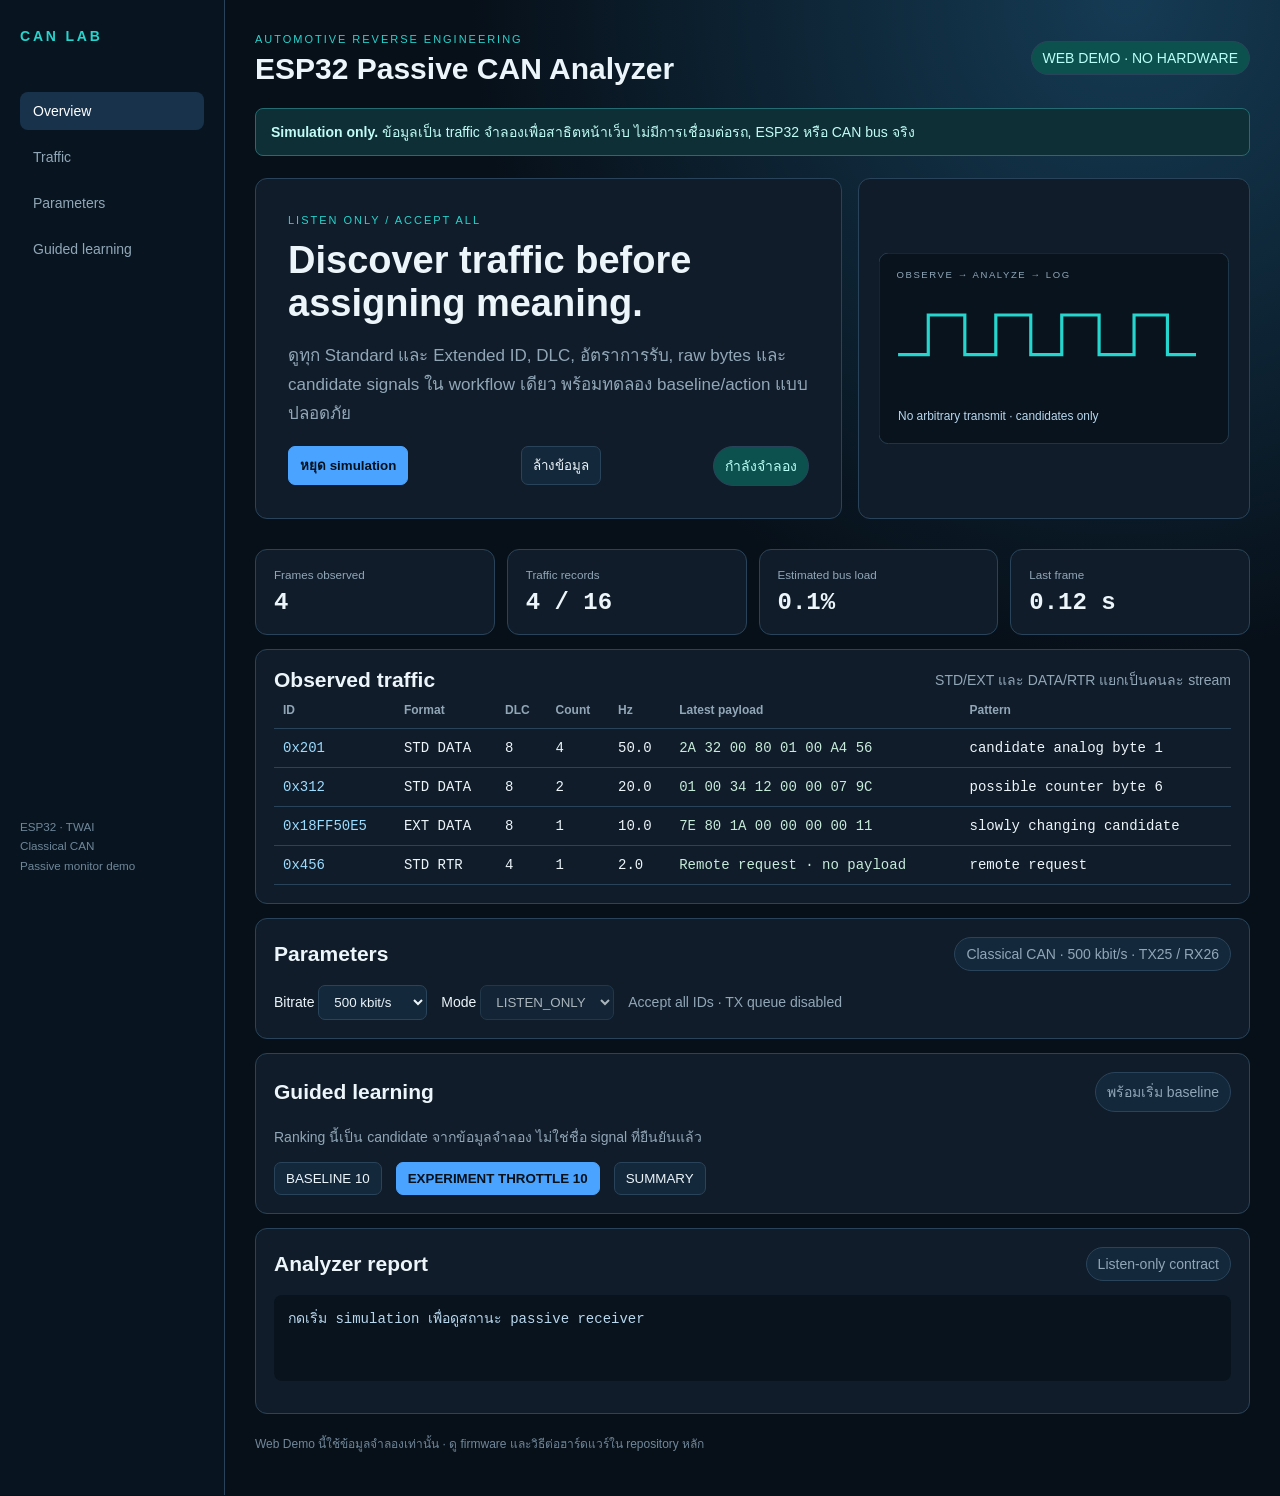
==== docs/index.html @ c8dea5f0 "Add ESP32 CAN analyzer web demo" ====
<!doctype html>
<html lang="th">
<head>
<meta charset="utf-8"><meta name="viewport" content="width=device-width,initial-scale=1">
<title>ESP32 Passive CAN Analyzer Demo</title>
<style>
:root{color-scheme:dark;--bg:#071019;--panel:#101c29;--line:#29445a;--ink:#ecf5fa;--muted:#91a7b8;--cyan:#25d5ce;--blue:#4aa3ff;--amber:#f4b860}*{box-sizing:border-box}body{margin:0;background:radial-gradient(circle at 88% 0,#153b54 0,transparent 35%),var(--bg);color:var(--ink);font:14px Inter,Segoe UI,Arial,sans-serif}.app{display:grid;grid-template-columns:225px 1fr;min-height:100vh}.side{padding:28px 20px;background:#081520;border-right:1px solid var(--line)}.logo{color:var(--cyan);font-weight:800;letter-spacing:.2em}.side nav{display:grid;gap:8px;margin:48px 0}.side a{padding:11px 13px;border-radius:8px;color:var(--muted);text-decoration:none}.side a.active{background:#17324a;color:#fff}.side small{position:fixed;bottom:24px;color:#6f879a;line-height:1.7}.main{max-width:1450px;width:100%;padding:30px}header,.bar,.head{display:flex;align-items:center;justify-content:space-between;gap:14px}.eyebrow{font-size:11px;letter-spacing:.18em;color:var(--cyan)}h1{font-size:30px;margin:6px 0 0}h2,h3{margin:0}.notice{margin:22px 0;padding:12px 15px;border:1px solid #246c71;border-radius:8px;background:#0d2f35;color:#c1fcf6}.hero{display:grid;grid-template-columns:1.2fr .8fr;gap:16px}.hero>article,.card{border:1px solid var(--line);border-radius:12px;background:var(--panel)}.hero-copy{padding:32px;background:linear-gradient(120deg,#112c3b,var(--panel))}.hero-copy h2{font-size:38px;max-width:650px;margin:12px 0}.hero-copy p{font-size:17px;line-height:1.7;color:var(--muted);max-width:690px}.wave{padding:20px;display:grid;place-items:center;background:#0b1824}.wave svg{width:100%;max-width:440px}.pill,button,select,input{border:1px solid var(--line);border-radius:7px;padding:8px 11px;background:#14283b;color:var(--ink)}.pill{display:inline-block;border-radius:999px;color:var(--muted)}.pill.on{background:#0c514d;color:#bafff7}button{cursor:pointer}button.primary{background:var(--blue);border-color:var(--blue);color:#04111d;font-weight:700}.grid{display:grid;grid-template-columns:repeat(4,1fr);gap:12px;margin-top:16px}.metric{padding:17px}.metric small{display:block;color:var(--muted);margin-bottom:8px}.metric strong{font:600 24px Consolas,monospace}.card{padding:18px;margin-top:14px}.table-wrap{overflow:auto}table{width:100%;border-collapse:collapse}th,td{text-align:left;padding:11px 9px;border-bottom:1px solid var(--line);white-space:nowrap}th{font-size:12px;color:var(--muted)}td{font-family:Consolas,monospace}.id{color:#9bdcff}.data{color:#c7ebda}.muted{color:var(--muted)}.candidate{display:grid;grid-template-columns:40px 1fr 60px;gap:12px;align-items:center;padding:13px 0;border-bottom:1px solid var(--line)}.rank{font:700 18px Consolas,monospace;color:var(--cyan)}.score{color:var(--amber)}.progress{height:6px;background:#1a2b3c;border-radius:5px;overflow:hidden;margin-top:8px}.progress i{display:block;height:100%;background:linear-gradient(90deg,var(--cyan),var(--blue))}pre{white-space:pre-wrap;min-height:86px;background:#08131e;padding:14px;border-radius:8px;color:#b9d7ed;line-height:1.55}.foot{color:#71879a;font-size:12px;margin-top:20px}@media(max-width:900px){.app{display:block}.side{position:static}.side nav{display:flex;margin:20px 0}.side small{display:none}.main{padding:18px}.hero{grid-template-columns:1fr}.grid{grid-template-columns:repeat(2,1fr)}}@media(max-width:520px){.grid{grid-template-columns:1fr}header,.bar,.head{align-items:flex-start;flex-direction:column}.hero-copy h2{font-size:30px}}
</style></head>
<body><div class="app"><aside class="side"><div class="logo">CAN LAB</div><nav><a class="active" href="#overview">Overview</a><a href="#traffic">Traffic</a><a href="#parameters">Parameters</a><a href="#learning">Guided learning</a></nav><small>ESP32 · TWAI<br>Classical CAN<br>Passive monitor demo</small></aside><main class="main">
<header><div><span class="eyebrow">AUTOMOTIVE REVERSE ENGINEERING</span><h1>ESP32 Passive CAN Analyzer</h1></div><span class="pill on">WEB DEMO · NO HARDWARE</span></header>
<div class="notice"><b>Simulation only.</b> ข้อมูลเป็น traffic จำลองเพื่อสาธิตหน้าเว็บ ไม่มีการเชื่อมต่อรถ, ESP32 หรือ CAN bus จริง</div>
<section id="overview" class="hero"><article class="hero-copy"><span class="eyebrow">LISTEN ONLY / ACCEPT ALL</span><h2>Discover traffic before assigning meaning.</h2><p>ดูทุก Standard และ Extended ID, DLC, อัตราการรับ, raw bytes และ candidate signals ใน workflow เดียว พร้อมทดลอง baseline/action แบบปลอดภัย</p><div class="bar"><button id="run" class="primary">หยุด simulation</button><button id="clear">ล้างข้อมูล</button><span id="state" class="pill on">กำลังจำลอง</span></div></article><article class="wave"><svg viewBox="0 0 440 240" role="img" aria-label="CAN waveform"><rect width="440" height="240" rx="12" fill="#08131e" stroke="#29465c"/><text x="22" y="32" fill="#91a7b8" font-size="12" letter-spacing="2">OBSERVE → ANALYZE → LOG</text><path d="M24 128h38V78h46v50h39V78h44v50h39V78h47v50h44V78h42v50h36" fill="none" stroke="#25d5ce" stroke-width="4"/><text x="24" y="210" fill="#b9d7ed" font-size="15">No arbitrary transmit · candidates only</text></svg></article></section>
<div class="grid"><div class="card metric"><small>Frames observed</small><strong id="frames">0</strong></div><div class="card metric"><small>Traffic records</small><strong id="records">0 / 16</strong></div><div class="card metric"><small>Estimated bus load</small><strong id="load">0.0%</strong></div><div class="card metric"><small>Last frame</small><strong id="age">—</strong></div></div>
<section id="traffic" class="card"><div class="head"><h2>Observed traffic</h2><span class="muted">STD/EXT และ DATA/RTR แยกเป็นคนละ stream</span></div><div class="table-wrap"><table><thead><tr><th>ID</th><th>Format</th><th>DLC</th><th>Count</th><th>Hz</th><th>Latest payload</th><th>Pattern</th></tr></thead><tbody id="rows"></tbody></table></div></section>
<section id="parameters" class="card"><div class="head"><h2>Parameters</h2><span class="pill">Classical CAN · 500 kbit/s · TX25 / RX26</span></div><div class="bar" style="justify-content:flex-start;margin-top:14px"><label>Bitrate <select id="rate"><option>50 kbit/s</option><option>125 kbit/s</option><option selected>500 kbit/s</option><option>1000 kbit/s</option></select></label><label>Mode <select disabled><option>LISTEN_ONLY</option></select></label><span class="muted">Accept all IDs · TX queue disabled</span></div></section>
<section id="learning" class="card"><div class="head"><h2>Guided learning</h2><span id="phase" class="pill">พร้อมเริ่ม baseline</span></div><p class="muted">Ranking นี้เป็น candidate จากข้อมูลจำลอง ไม่ใช่ชื่อ signal ที่ยืนยันแล้ว</p><div class="bar" style="justify-content:flex-start"><button id="baseline">BASELINE 10</button><button id="experiment" class="primary">EXPERIMENT THROTTLE 10</button><button id="summary">SUMMARY</button></div><div id="candidates"></div></section>
<section class="card"><div class="head"><h2>Analyzer report</h2><span class="pill">Listen-only contract</span></div><pre id="report">กดเริ่ม simulation เพื่อดูสถานะ passive receiver</pre></section><p class="foot">Web Demo นี้ใช้ข้อมูลจำลองเท่านั้น · ดู firmware และวิธีต่อฮาร์ดแวร์ใน repository หลัก</p>
</main></div>
<script>
const ids=[{id:'0x201',fmt:'STD DATA',dlc:8,count:0,hz:50,data:['2A','10','00','80','01','00','A4','6E'],pattern:'candidate analog byte 1'},{id:'0x312',fmt:'STD DATA',dlc:8,count:0,hz:20,data:['01','00','34','12','00','00','07','9C'],pattern:'possible counter byte 6'},{id:'0x18FF50E5',fmt:'EXT DATA',dlc:8,count:0,hz:10,data:['7E','80','1A','00','00','00','00','11'],pattern:'slowly changing candidate'},{id:'0x456',fmt:'STD RTR',dlc:4,count:0,hz:2,data:[],pattern:'remote request'}];let running=true,frames=0,phase='idle';const $=x=>document.getElementById(x),fmt=n=>n.toLocaleString('en-US');
function render(){$('frames').textContent=fmt(frames);$('records').textContent=ids.filter(x=>x.count).length+' / 16';$('load').textContent=Math.min(99,frames*.018).toFixed(1)+'%';$('age').textContent=frames?'0.12 s':'—';$('rows').innerHTML=ids.map(x=>'<tr><td class="id">'+x.id+'</td><td>'+x.fmt+'</td><td>'+x.dlc+'</td><td>'+fmt(x.count)+'</td><td>'+x.hz.toFixed(1)+'</td><td class="data">'+(x.data.length?x.data.join(' '):'Remote request · no payload')+'</td><td>'+x.pattern+'</td></tr>').join('')}
function tick(){if(!running)return;frames++;ids.forEach((x,i)=>{if(frames%(i+1)===0){x.count++;if(i===0){const v=(42+Math.round(34*Math.sin(frames/16)))&255;x.data[1]=v.toString(16).padStart(2,'0').toUpperCase();x.data[7]=((32+v+x.count)&255).toString(16).padStart(2,'0').toUpperCase()}}});render()}
function say(s){$('report').textContent=s}$('run').onclick=()=>{running=!running;$('run').textContent=running?'หยุด simulation':'เริ่ม simulation';$('state').textContent=running?'กำลังจำลอง':'หยุดแล้ว';$('state').className='pill '+(running?'on':'');say(running?'Simulation running. RX task is receiving synthetic frames; no bus is connected.':'Simulation paused.')};$('clear').onclick=()=>{frames=0;ids.forEach(x=>x.count=0);phase='idle';$('phase').textContent='พร้อมเริ่ม baseline';$('candidates').innerHTML='';render();say('ข้อมูลจำลองถูกล้างแล้ว')};$('baseline').onclick=()=>{phase='baseline';$('phase').textContent='Baseline complete · พร้อม experiment';say('Baseline 10 s complete. Run an experiment to compare variance, activity, range and monotonic behavior.')};$('experiment').onclick=()=>{if(phase!=='baseline'){$('phase').textContent='ต้องทำ BASELINE ก่อน';say('Run BASELINE 10 first.');return}phase='action';$('phase').textContent='Experiment complete · candidate ranking พร้อม';$('candidates').innerHTML=[['#1','0x201','bits 8–15 · Intel','0.91'],['#2','0x312','bits 16–31 · Intel','0.63'],['#3','0x18FF50E5','bits 0–7 · Motorola','0.48']].map(c=>'<div class="candidate"><b class="rank">'+c[0]+'</b><div><b>'+c[1]+' · '+c[2]+'</b><div class="progress"><i style="width:'+(Number(c[3])*100)+'%"></i></div></div><b class="score">'+c[3]+'</b></div>').join('');say('Experiment: THROTTLE — candidates only. Score combines variance gain, phase association, activity increase, range gain and monotonicity. No physical signal meaning has been established.')};setInterval(tick,250);render();
</script></body></html>
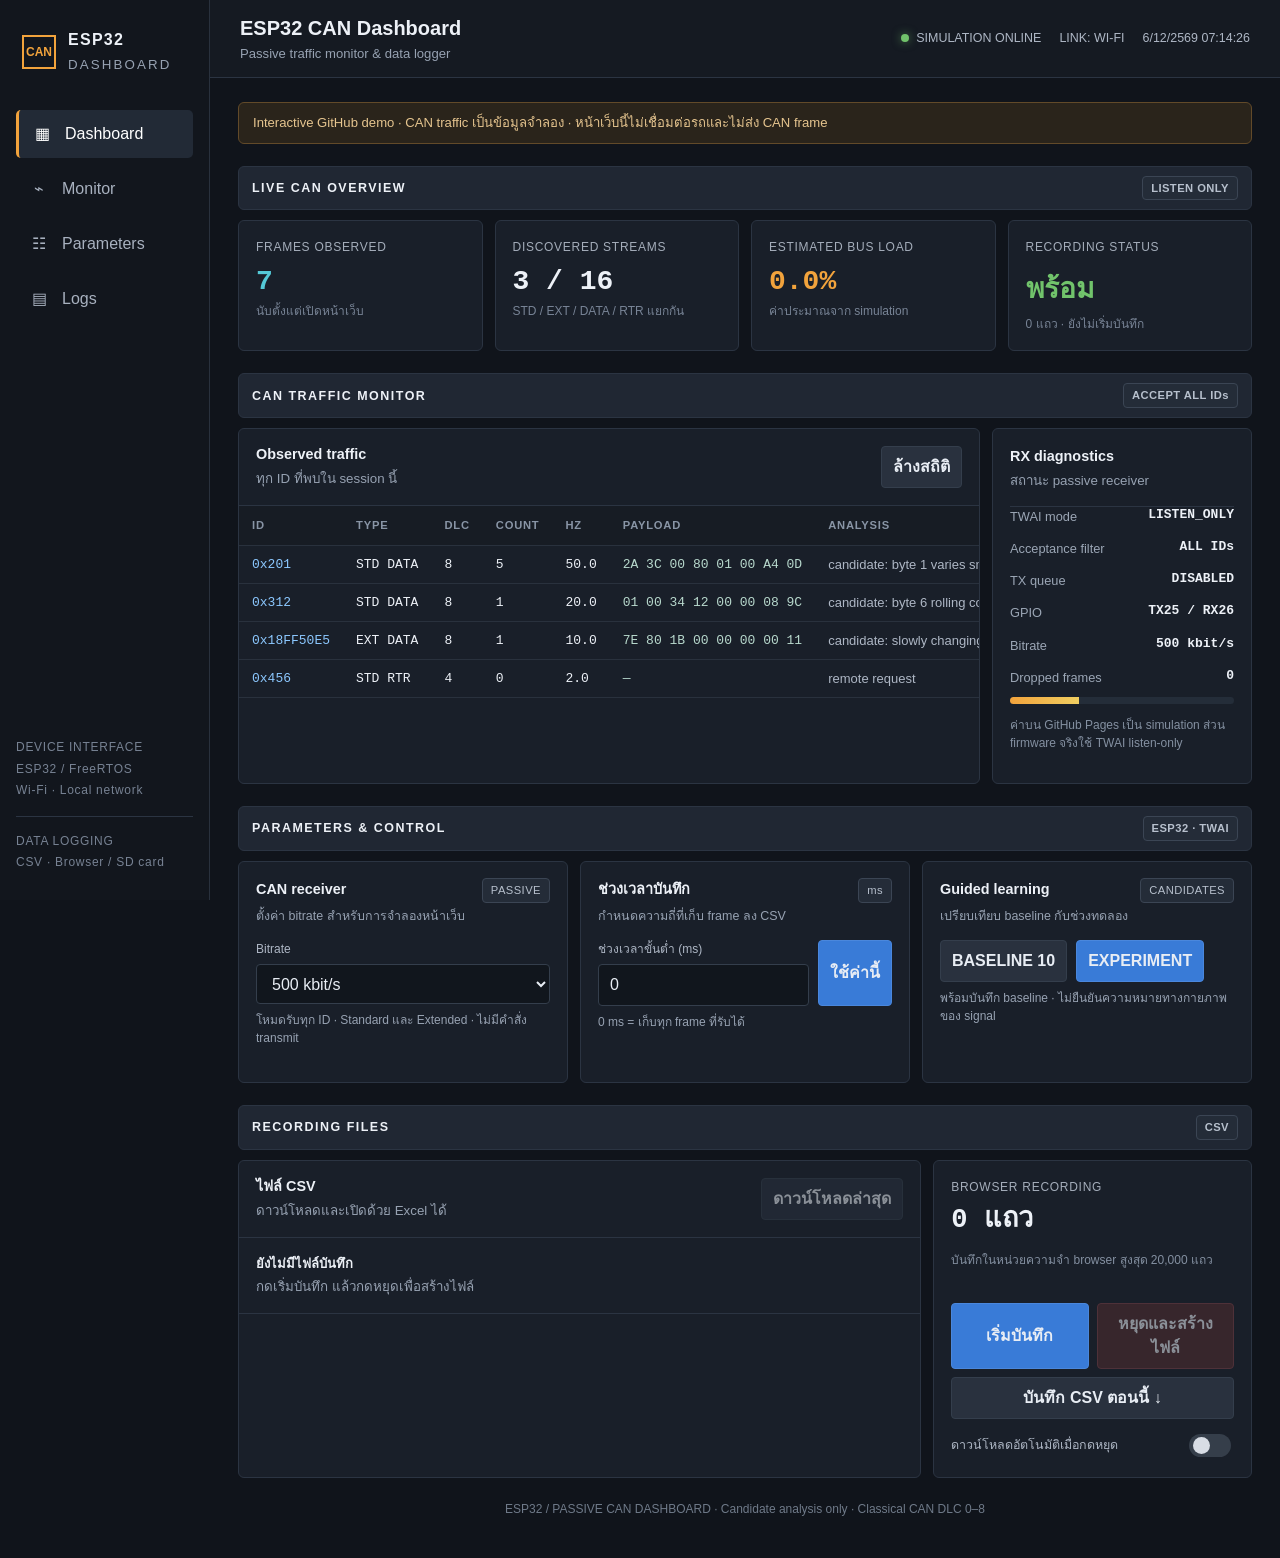
==== commit 3aefd095: "Redesign CAN dashboard and add CSV downloads" ====
--- a/docs/index.html
+++ b/docs/index.html
@@ -1,24 +1,11 @@
-<!doctype html>
-<html lang="th">
-<head>
-<meta charset="utf-8"><meta name="viewport" content="width=device-width,initial-scale=1">
-<title>ESP32 Passive CAN Analyzer Demo</title>
+<!doctype html><html lang="th"><head><meta charset="utf-8"><meta name="viewport" content="width=device-width,initial-scale=1"><meta name="description" content="Interactive ESP32 passive CAN analyzer and CSV logging demo"><title>ESP32 CAN Dashboard · Interactive Demo</title>
 <style>
-:root{color-scheme:dark;--bg:#071019;--panel:#101c29;--line:#29445a;--ink:#ecf5fa;--muted:#91a7b8;--cyan:#25d5ce;--blue:#4aa3ff;--amber:#f4b860}*{box-sizing:border-box}body{margin:0;background:radial-gradient(circle at 88% 0,#153b54 0,transparent 35%),var(--bg);color:var(--ink);font:14px Inter,Segoe UI,Arial,sans-serif}.app{display:grid;grid-template-columns:225px 1fr;min-height:100vh}.side{padding:28px 20px;background:#081520;border-right:1px solid var(--line)}.logo{color:var(--cyan);font-weight:800;letter-spacing:.2em}.side nav{display:grid;gap:8px;margin:48px 0}.side a{padding:11px 13px;border-radius:8px;color:var(--muted);text-decoration:none}.side a.active{background:#17324a;color:#fff}.side small{position:fixed;bottom:24px;color:#6f879a;line-height:1.7}.main{max-width:1450px;width:100%;padding:30px}header,.bar,.head{display:flex;align-items:center;justify-content:space-between;gap:14px}.eyebrow{font-size:11px;letter-spacing:.18em;color:var(--cyan)}h1{font-size:30px;margin:6px 0 0}h2,h3{margin:0}.notice{margin:22px 0;padding:12px 15px;border:1px solid #246c71;border-radius:8px;background:#0d2f35;color:#c1fcf6}.hero{display:grid;grid-template-columns:1.2fr .8fr;gap:16px}.hero>article,.card{border:1px solid var(--line);border-radius:12px;background:var(--panel)}.hero-copy{padding:32px;background:linear-gradient(120deg,#112c3b,var(--panel))}.hero-copy h2{font-size:38px;max-width:650px;margin:12px 0}.hero-copy p{font-size:17px;line-height:1.7;color:var(--muted);max-width:690px}.wave{padding:20px;display:grid;place-items:center;background:#0b1824}.wave svg{width:100%;max-width:440px}.pill,button,select,input{border:1px solid var(--line);border-radius:7px;padding:8px 11px;background:#14283b;color:var(--ink)}.pill{display:inline-block;border-radius:999px;color:var(--muted)}.pill.on{background:#0c514d;color:#bafff7}button{cursor:pointer}button.primary{background:var(--blue);border-color:var(--blue);color:#04111d;font-weight:700}.grid{display:grid;grid-template-columns:repeat(4,1fr);gap:12px;margin-top:16px}.metric{padding:17px}.metric small{display:block;color:var(--muted);margin-bottom:8px}.metric strong{font:600 24px Consolas,monospace}.card{padding:18px;margin-top:14px}.table-wrap{overflow:auto}table{width:100%;border-collapse:collapse}th,td{text-align:left;padding:11px 9px;border-bottom:1px solid var(--line);white-space:nowrap}th{font-size:12px;color:var(--muted)}td{font-family:Consolas,monospace}.id{color:#9bdcff}.data{color:#c7ebda}.muted{color:var(--muted)}.candidate{display:grid;grid-template-columns:40px 1fr 60px;gap:12px;align-items:center;padding:13px 0;border-bottom:1px solid var(--line)}.rank{font:700 18px Consolas,monospace;color:var(--cyan)}.score{color:var(--amber)}.progress{height:6px;background:#1a2b3c;border-radius:5px;overflow:hidden;margin-top:8px}.progress i{display:block;height:100%;background:linear-gradient(90deg,var(--cyan),var(--blue))}pre{white-space:pre-wrap;min-height:86px;background:#08131e;padding:14px;border-radius:8px;color:#b9d7ed;line-height:1.55}.foot{color:#71879a;font-size:12px;margin-top:20px}@media(max-width:900px){.app{display:block}.side{position:static}.side nav{display:flex;margin:20px 0}.side small{display:none}.main{padding:18px}.hero{grid-template-columns:1fr}.grid{grid-template-columns:repeat(2,1fr)}}@media(max-width:520px){.grid{grid-template-columns:1fr}header,.bar,.head{align-items:flex-start;flex-direction:column}.hero-copy h2{font-size:30px}}
-</style></head>
-<body><div class="app"><aside class="side"><div class="logo">CAN LAB</div><nav><a class="active" href="#overview">Overview</a><a href="#traffic">Traffic</a><a href="#parameters">Parameters</a><a href="#learning">Guided learning</a></nav><small>ESP32 · TWAI<br>Classical CAN<br>Passive monitor demo</small></aside><main class="main">
-<header><div><span class="eyebrow">AUTOMOTIVE REVERSE ENGINEERING</span><h1>ESP32 Passive CAN Analyzer</h1></div><span class="pill on">WEB DEMO · NO HARDWARE</span></header>
-<div class="notice"><b>Simulation only.</b> ข้อมูลเป็น traffic จำลองเพื่อสาธิตหน้าเว็บ ไม่มีการเชื่อมต่อรถ, ESP32 หรือ CAN bus จริง</div>
-<section id="overview" class="hero"><article class="hero-copy"><span class="eyebrow">LISTEN ONLY / ACCEPT ALL</span><h2>Discover traffic before assigning meaning.</h2><p>ดูทุก Standard และ Extended ID, DLC, อัตราการรับ, raw bytes และ candidate signals ใน workflow เดียว พร้อมทดลอง baseline/action แบบปลอดภัย</p><div class="bar"><button id="run" class="primary">หยุด simulation</button><button id="clear">ล้างข้อมูล</button><span id="state" class="pill on">กำลังจำลอง</span></div></article><article class="wave"><svg viewBox="0 0 440 240" role="img" aria-label="CAN waveform"><rect width="440" height="240" rx="12" fill="#08131e" stroke="#29465c"/><text x="22" y="32" fill="#91a7b8" font-size="12" letter-spacing="2">OBSERVE → ANALYZE → LOG</text><path d="M24 128h38V78h46v50h39V78h44v50h39V78h47v50h44V78h42v50h36" fill="none" stroke="#25d5ce" stroke-width="4"/><text x="24" y="210" fill="#b9d7ed" font-size="15">No arbitrary transmit · candidates only</text></svg></article></section>
-<div class="grid"><div class="card metric"><small>Frames observed</small><strong id="frames">0</strong></div><div class="card metric"><small>Traffic records</small><strong id="records">0 / 16</strong></div><div class="card metric"><small>Estimated bus load</small><strong id="load">0.0%</strong></div><div class="card metric"><small>Last frame</small><strong id="age">—</strong></div></div>
-<section id="traffic" class="card"><div class="head"><h2>Observed traffic</h2><span class="muted">STD/EXT และ DATA/RTR แยกเป็นคนละ stream</span></div><div class="table-wrap"><table><thead><tr><th>ID</th><th>Format</th><th>DLC</th><th>Count</th><th>Hz</th><th>Latest payload</th><th>Pattern</th></tr></thead><tbody id="rows"></tbody></table></div></section>
-<section id="parameters" class="card"><div class="head"><h2>Parameters</h2><span class="pill">Classical CAN · 500 kbit/s · TX25 / RX26</span></div><div class="bar" style="justify-content:flex-start;margin-top:14px"><label>Bitrate <select id="rate"><option>50 kbit/s</option><option>125 kbit/s</option><option selected>500 kbit/s</option><option>1000 kbit/s</option></select></label><label>Mode <select disabled><option>LISTEN_ONLY</option></select></label><span class="muted">Accept all IDs · TX queue disabled</span></div></section>
-<section id="learning" class="card"><div class="head"><h2>Guided learning</h2><span id="phase" class="pill">พร้อมเริ่ม baseline</span></div><p class="muted">Ranking นี้เป็น candidate จากข้อมูลจำลอง ไม่ใช่ชื่อ signal ที่ยืนยันแล้ว</p><div class="bar" style="justify-content:flex-start"><button id="baseline">BASELINE 10</button><button id="experiment" class="primary">EXPERIMENT THROTTLE 10</button><button id="summary">SUMMARY</button></div><div id="candidates"></div></section>
-<section class="card"><div class="head"><h2>Analyzer report</h2><span class="pill">Listen-only contract</span></div><pre id="report">กดเริ่ม simulation เพื่อดูสถานะ passive receiver</pre></section><p class="foot">Web Demo นี้ใช้ข้อมูลจำลองเท่านั้น · ดู firmware และวิธีต่อฮาร์ดแวร์ใน repository หลัก</p>
-</main></div>
+:root{color-scheme:dark;--bg:#10141b;--side:#12161d;--panel:#191f29;--panel2:#202733;--line:#2b3442;--ink:#edf1f7;--muted:#97a2b2;--orange:#f2a33c;--blue:#397bd7;--green:#71c36b;--red:#ec6b6b;--cyan:#54c9d7}*{box-sizing:border-box}html{scroll-behavior:smooth}body{margin:0;background:var(--bg);color:var(--ink);font:16px/1.5 "Segoe UI",Tahoma,sans-serif}.layout{display:grid;grid-template-columns:210px minmax(0,1fr);min-height:100vh}.sidebar{position:sticky;top:0;height:100vh;padding:26px 16px;background:var(--side);border-right:1px solid #29313d;display:flex;flex-direction:column}.brand{display:flex;gap:12px;align-items:center;margin:2px 6px 34px}.brand-mark{width:34px;height:34px;border:2px solid var(--orange);display:grid;place-items:center;color:var(--orange);font-size:.75rem;font-weight:800}.brand strong{display:block;letter-spacing:.08em}.brand small{color:var(--muted);letter-spacing:.16em}.nav{display:grid;gap:7px}.nav a{display:flex;gap:12px;align-items:center;padding:12px;border-radius:5px;text-decoration:none;color:#a8b1bf}.nav a:hover,.nav a.active{color:#fff;background:#222a36;border-left:3px solid var(--orange)}.nav span{width:22px;text-align:center}.side-meta{margin-top:auto;color:#778293;font-size:.75rem;line-height:1.8;letter-spacing:.06em}.side-meta hr{border:0;border-top:1px solid var(--line);margin:14px 0}.content{min-width:0}.topbar{min-height:78px;padding:12px 30px;display:flex;align-items:center;justify-content:space-between;border-bottom:1px solid var(--line);background:#151a22}.topbar h1{font-size:1.25rem;margin:0}.topbar p{margin:1px 0 0;color:var(--muted);font-size:.82rem}.status{display:flex;align-items:center;gap:18px;font-size:.78rem;color:#aeb7c5}.dot{width:8px;height:8px;border-radius:50%;background:var(--green);box-shadow:0 0 10px #71c36b99;display:inline-block;margin-right:7px}.main{padding:24px 28px 40px;max-width:1500px;margin:auto}.demo-note{padding:10px 14px;background:#2a241b;border:1px solid #624a29;color:#e6c58f;border-radius:6px;font-size:.82rem;margin-bottom:16px}.section-title{display:flex;justify-content:space-between;align-items:center;background:var(--panel2);border:1px solid var(--line);padding:9px 13px;margin:22px 0 10px;border-radius:6px;font-size:.78rem;font-weight:700;letter-spacing:.12em}.tag{padding:3px 8px;border:1px solid #3b4554;background:#242c38;color:#b7c0cd;border-radius:4px;font-size:.7rem;letter-spacing:.04em}.cards{display:grid;grid-template-columns:repeat(4,minmax(0,1fr));gap:12px}.card{background:var(--panel);border:1px solid var(--line);border-radius:6px;padding:17px}.metric-label{color:#a4adba;font-size:.75rem;letter-spacing:.06em}.metric-value{font:600 1.75rem Consolas,monospace;margin:10px 0 5px}.metric-foot{color:#788496;font-size:.75rem}.green{color:var(--green)}.orange{color:var(--orange)}.cyan{color:var(--cyan)}.monitor-grid{display:grid;grid-template-columns:minmax(0,2fr) minmax(260px,.7fr);gap:12px}.table-card{padding:0;overflow:hidden}.card-head{display:flex;justify-content:space-between;align-items:center;padding:15px 17px;border-bottom:1px solid var(--line)}.card-head h2,.control h3{font-size:.9rem;margin:0}.card-head small{color:var(--muted)}.table-wrap{overflow:auto;max-height:390px}table{width:100%;border-collapse:collapse}th,td{padding:11px 13px;border-bottom:1px solid #29313d;text-align:left;white-space:nowrap}th{font-size:.7rem;color:#8995a6;letter-spacing:.07em;background:#171c24;position:sticky;top:0}td{font:13px Consolas,monospace}.payload{color:#b8d9cd}.id{color:#8cc8ff}.pattern{font-family:"Segoe UI",sans-serif;color:#aeb7c5}.activity{height:7px;background:#242d39;border-radius:8px;overflow:hidden;margin-top:10px}.activity i{height:100%;display:block;background:linear-gradient(90deg,var(--orange),#f0ce61);transition:width .25s}.rx-list{display:grid;gap:13px}.rx-row{display:flex;justify-content:space-between;color:#9ba6b5;font-size:.8rem}.rx-row b{color:var(--ink);font:600 13px Consolas,monospace}.controls{display:grid;grid-template-columns:repeat(3,minmax(0,1fr));gap:12px}.control h3{margin-bottom:2px}.control .unit{float:right;margin-top:-24px}.control p{color:var(--muted);font-size:.78rem;margin:7px 0 14px}.form-row{display:flex;gap:9px}.field{display:grid;gap:6px;flex:1}.field label{font-size:.75rem;color:#aeb7c5}input,select,button{min-height:40px;border:1px solid #343e4c;border-radius:4px;background:#11161d;color:#e8edf4;padding:8px 11px;font:inherit}button{cursor:pointer;background:#29313e;font-weight:600}button:hover{filter:brightness(1.13)}button.primary{background:var(--blue);border-color:#4a87dc}button.danger{background:#512c30;border-color:#7b4147}button:disabled{cursor:not-allowed;opacity:.55}.hint{min-height:38px;color:#8490a1;font-size:.75rem!important}.log-layout{display:grid;grid-template-columns:minmax(0,1.5fr) minmax(270px,.7fr);gap:12px}.file-row{display:grid;grid-template-columns:1fr auto;gap:12px;align-items:center;padding:15px 17px;border-bottom:1px solid var(--line)}.file-row strong{display:block;font:600 13px Consolas,monospace;overflow-wrap:anywhere}.file-row small{color:var(--muted)}.record-panel .big{font:600 1.7rem Consolas,monospace}.record-actions{display:grid;grid-template-columns:1fr 1fr;gap:8px;margin-top:14px}.switch-line{display:flex;justify-content:space-between;align-items:center;margin-top:12px;font-size:.78rem;color:#aeb7c5}.switch{appearance:none;width:42px;height:23px;min-height:23px;border:0;border-radius:20px;background:#353e4a;padding:0;position:relative}.switch:after{content:"";position:absolute;width:17px;height:17px;top:3px;left:4px;border-radius:50%;background:#d8dde5;transition:.2s}.switch:checked{background:var(--blue)}.switch:checked:after{left:21px}.toast{position:fixed;right:22px;bottom:22px;background:#26303d;border:1px solid #455265;padding:12px 16px;border-radius:5px;opacity:0;transform:translateY(8px);pointer-events:none;transition:.2s}.toast.show{opacity:1;transform:none}.footer{padding-top:22px;color:#6f7a89;font-size:.75rem;text-align:center}@media(max-width:1050px){.cards{grid-template-columns:repeat(2,1fr)}.monitor-grid,.log-layout{grid-template-columns:1fr}.controls{grid-template-columns:1fr 1fr}}@media(max-width:720px){.layout{display:block}.sidebar{position:static;height:auto;padding:15px}.brand{margin-bottom:12px}.nav{display:flex;overflow:auto}.nav a{white-space:nowrap}.side-meta{display:none}.topbar{height:auto;padding:16px;align-items:flex-start;gap:12px}.status{display:grid;gap:3px}.main{padding:14px}.controls,.cards{grid-template-columns:1fr}.form-row{flex-wrap:wrap}}
+</style></head><body><div class="layout"><aside class="sidebar"><div class="brand"><div class="brand-mark">CAN</div><div><strong>ESP32</strong><small>DASHBOARD</small></div></div><nav class="nav" aria-label="เมนูหลัก"><a class="active" href="#overview"><span>▦</span>Dashboard</a><a href="#monitor"><span>⌁</span>Monitor</a><a href="#parameters"><span>☷</span>Parameters</a><a href="#logs"><span>▤</span>Logs</a></nav><div class="side-meta">DEVICE INTERFACE<br>ESP32 / FreeRTOS<br>Wi-Fi · Local network<hr>DATA LOGGING<br>CSV · Browser / SD card</div></aside><div class="content"><header class="topbar"><div><h1>ESP32 CAN Dashboard</h1><p>Passive traffic monitor &amp; data logger</p></div><div class="status"><span><i class="dot"></i>SIMULATION ONLINE</span><span>LINK: WI-FI</span><span id="clock">—</span></div></header><main class="main"><div class="demo-note">Interactive GitHub demo · CAN traffic เป็นข้อมูลจำลอง · หน้าเว็บนี้ไม่เชื่อมต่อรถและไม่ส่ง CAN frame</div>
+<section id="overview"><div class="section-title"><span>LIVE CAN OVERVIEW</span><span class="tag">LISTEN ONLY</span></div><div class="cards"><article class="card"><div class="metric-label">FRAMES OBSERVED</div><div id="frame-count" class="metric-value cyan">0</div><div class="metric-foot">นับตั้งแต่เปิดหน้าเว็บ</div></article><article class="card"><div class="metric-label">DISCOVERED STREAMS</div><div id="stream-count" class="metric-value">0 / 16</div><div class="metric-foot">STD / EXT / DATA / RTR แยกกัน</div></article><article class="card"><div class="metric-label">ESTIMATED BUS LOAD</div><div id="bus-load" class="metric-value orange">0.0%</div><div class="metric-foot">ค่าประมาณจาก simulation</div></article><article class="card"><div class="metric-label">RECORDING STATUS</div><div id="record-state" class="metric-value green">พร้อม</div><div id="record-foot" class="metric-foot">0 แถว · ยังไม่เริ่มบันทึก</div></article></div></section>
+<section id="monitor"><div class="section-title"><span>CAN TRAFFIC MONITOR</span><span class="tag">ACCEPT ALL IDs</span></div><div class="monitor-grid"><article class="card table-card"><div class="card-head"><div><h2>Observed traffic</h2><small>ทุก ID ที่พบใน session นี้</small></div><button id="clear-traffic">ล้างสถิติ</button></div><div class="table-wrap"><table><thead><tr><th>ID</th><th>TYPE</th><th>DLC</th><th>COUNT</th><th>HZ</th><th>PAYLOAD</th><th>ANALYSIS</th></tr></thead><tbody id="traffic-rows"></tbody></table></div></article><article class="card"><div class="card-head" style="padding:0 0 14px"><div><h2>RX diagnostics</h2><small>สถานะ passive receiver</small></div></div><div class="rx-list"><div class="rx-row"><span>TWAI mode</span><b class="green">LISTEN_ONLY</b></div><div class="rx-row"><span>Acceptance filter</span><b>ALL IDs</b></div><div class="rx-row"><span>TX queue</span><b>DISABLED</b></div><div class="rx-row"><span>GPIO</span><b>TX25 / RX26</b></div><div class="rx-row"><span>Bitrate</span><b id="rx-rate">500 kbit/s</b></div><div class="rx-row"><span>Dropped frames</span><b>0</b></div></div><div class="activity"><i id="activity-bar" style="width:0"></i></div><p class="hint">ค่าบน GitHub Pages เป็น simulation ส่วน firmware จริงใช้ TWAI listen-only</p></article></div></section>
+<section id="parameters"><div class="section-title"><span>PARAMETERS &amp; CONTROL</span><span class="tag">ESP32 · TWAI</span></div><div class="controls"><article class="card control"><h3>CAN receiver</h3><span class="tag unit">PASSIVE</span><p>ตั้งค่า bitrate สำหรับการจำลองหน้าเว็บ</p><div class="field"><label for="bitrate">Bitrate</label><select id="bitrate"><option>50 kbit/s</option><option>125 kbit/s</option><option>250 kbit/s</option><option selected>500 kbit/s</option><option>1000 kbit/s</option></select></div><p class="hint">โหมดรับทุก ID · Standard และ Extended · ไม่มีคำสั่ง transmit</p></article><article class="card control"><h3>ช่วงเวลาบันทึก</h3><span class="tag unit">ms</span><p>กำหนดความถี่ที่เก็บ frame ลง CSV</p><div class="form-row"><div class="field"><label for="interval">ช่วงเวลาขั้นต่ำ (ms)</label><input id="interval" type="number" min="0" max="60000" value="0"></div><button id="apply-interval" class="primary">ใช้ค่านี้</button></div><p id="interval-hint" class="hint">0 ms = เก็บทุก frame ที่รับได้</p></article><article class="card control"><h3>Guided learning</h3><span class="tag unit">CANDIDATES</span><p>เปรียบเทียบ baseline กับช่วงทดลอง</p><div class="form-row"><button id="baseline">BASELINE 10</button><button id="experiment" class="primary">EXPERIMENT</button></div><p id="learning-hint" class="hint">พร้อมบันทึก baseline · ไม่ยืนยันความหมายทางกายภาพของ signal</p></article></div></section>
+<section id="logs"><div class="section-title"><span>RECORDING FILES</span><span class="tag">CSV</span></div><div class="log-layout"><article class="card table-card"><div class="card-head"><div><h2>ไฟล์ CSV</h2><small>ดาวน์โหลดและเปิดด้วย Excel ได้</small></div><button id="download-latest">ดาวน์โหลดล่าสุด</button></div><div id="files"><div class="file-row"><div><strong>ยังไม่มีไฟล์บันทึก</strong><small>กดเริ่มบันทึก แล้วกดหยุดเพื่อสร้างไฟล์</small></div></div></div></article><article class="card record-panel"><div class="metric-label">BROWSER RECORDING</div><div id="record-rows" class="big">0 แถว</div><p class="hint">บันทึกในหน่วยความจำ browser สูงสุด 20,000 แถว</p><div class="record-actions"><button id="start-record" class="primary">เริ่มบันทึก</button><button id="stop-record" class="danger" disabled>หยุดและสร้างไฟล์</button><button id="save-now" style="grid-column:1/-1">บันทึก CSV ตอนนี้ ↓</button></div><label class="switch-line">ดาวน์โหลดอัตโนมัติเมื่อกดหยุด <input id="auto-download" class="switch" type="checkbox"></label></article></div></section><footer class="footer">ESP32 / PASSIVE CAN DASHBOARD · Candidate analysis only · Classical CAN DLC 0–8</footer></main></div></div><div id="toast" class="toast" role="status" aria-live="polite"></div>
 <script>
-const ids=[{id:'0x201',fmt:'STD DATA',dlc:8,count:0,hz:50,data:['2A','10','00','80','01','00','A4','6E'],pattern:'candidate analog byte 1'},{id:'0x312',fmt:'STD DATA',dlc:8,count:0,hz:20,data:['01','00','34','12','00','00','07','9C'],pattern:'possible counter byte 6'},{id:'0x18FF50E5',fmt:'EXT DATA',dlc:8,count:0,hz:10,data:['7E','80','1A','00','00','00','00','11'],pattern:'slowly changing candidate'},{id:'0x456',fmt:'STD RTR',dlc:4,count:0,hz:2,data:[],pattern:'remote request'}];let running=true,frames=0,phase='idle';const $=x=>document.getElementById(x),fmt=n=>n.toLocaleString('en-US');
-function render(){$('frames').textContent=fmt(frames);$('records').textContent=ids.filter(x=>x.count).length+' / 16';$('load').textContent=Math.min(99,frames*.018).toFixed(1)+'%';$('age').textContent=frames?'0.12 s':'—';$('rows').innerHTML=ids.map(x=>'<tr><td class="id">'+x.id+'</td><td>'+x.fmt+'</td><td>'+x.dlc+'</td><td>'+fmt(x.count)+'</td><td>'+x.hz.toFixed(1)+'</td><td class="data">'+(x.data.length?x.data.join(' '):'Remote request · no payload')+'</td><td>'+x.pattern+'</td></tr>').join('')}
-function tick(){if(!running)return;frames++;ids.forEach((x,i)=>{if(frames%(i+1)===0){x.count++;if(i===0){const v=(42+Math.round(34*Math.sin(frames/16)))&255;x.data[1]=v.toString(16).padStart(2,'0').toUpperCase();x.data[7]=((32+v+x.count)&255).toString(16).padStart(2,'0').toUpperCase()}}});render()}
-function say(s){$('report').textContent=s}$('run').onclick=()=>{running=!running;$('run').textContent=running?'หยุด simulation':'เริ่ม simulation';$('state').textContent=running?'กำลังจำลอง':'หยุดแล้ว';$('state').className='pill '+(running?'on':'');say(running?'Simulation running. RX task is receiving synthetic frames; no bus is connected.':'Simulation paused.')};$('clear').onclick=()=>{frames=0;ids.forEach(x=>x.count=0);phase='idle';$('phase').textContent='พร้อมเริ่ม baseline';$('candidates').innerHTML='';render();say('ข้อมูลจำลองถูกล้างแล้ว')};$('baseline').onclick=()=>{phase='baseline';$('phase').textContent='Baseline complete · พร้อม experiment';say('Baseline 10 s complete. Run an experiment to compare variance, activity, range and monotonic behavior.')};$('experiment').onclick=()=>{if(phase!=='baseline'){$('phase').textContent='ต้องทำ BASELINE ก่อน';say('Run BASELINE 10 first.');return}phase='action';$('phase').textContent='Experiment complete · candidate ranking พร้อม';$('candidates').innerHTML=[['#1','0x201','bits 8–15 · Intel','0.91'],['#2','0x312','bits 16–31 · Intel','0.63'],['#3','0x18FF50E5','bits 0–7 · Motorola','0.48']].map(c=>'<div class="candidate"><b class="rank">'+c[0]+'</b><div><b>'+c[1]+' · '+c[2]+'</b><div class="progress"><i style="width:'+(Number(c[3])*100)+'%"></i></div></div><b class="score">'+c[3]+'</b></div>').join('');say('Experiment: THROTTLE — candidates only. Score combines variance gain, phase association, activity increase, range gain and monotonicity. No physical signal meaning has been established.')};setInterval(tick,250);render();
+(()=>{const MAX_ROWS=20000,streams=[{id:0x201,ext:false,rtr:false,dlc:8,hz:50,count:0,data:[42,16,0,128,1,0,164,110],note:'candidate: byte 1 varies smoothly'},{id:0x312,ext:false,rtr:false,dlc:8,hz:20,count:0,data:[1,0,52,18,0,0,7,156],note:'candidate: byte 6 rolling counter'},{id:0x18ff50e5,ext:true,rtr:false,dlc:8,hz:10,count:0,data:[126,128,26,0,0,0,0,17],note:'candidate: slowly changing field'},{id:0x456,ext:false,rtr:true,dlc:4,hz:2,count:0,data:[],note:'remote request'}],$=id=>document.getElementById(id),hex=(n,w=2)=>n.toString(16).toUpperCase().padStart(w,'0');let frames=0,recording=false,recordRows=[],files=[],lastStoredUs=-Infinity,minLogGapUs=0,start=performance.now(),learning='idle';const nowUs=()=>Math.round((performance.now()-start)*1000);function toast(m){const e=$('toast');e.textContent=m;e.classList.add('show');setTimeout(()=>e.classList.remove('show'),2200)}function frameCsv(f,ts){const b=Array.from({length:8},(_,i)=>i<f.data.length?hex(f.data[i]):'');return[ts,'0x'+hex(f.id,f.ext?8:3),f.ext?1:0,f.dlc,...b].join(',')}function onFrame(f){frames++;f.count++;const ts=nowUs();if(recording&&ts-lastStoredUs>=minLogGapUs){if(recordRows.length<MAX_ROWS){recordRows.push(frameCsv(f,ts));lastStoredUs=ts}else{stopRecording();toast('หน่วยความจำเต็ม 20,000 แถว · สร้างไฟล์แล้ว')}}render()}function simulate(){streams.forEach((s,i)=>{if(frames%[1,3,5,20][i]===0){if(i===0){s.data[1]=(48+Math.round(38*Math.sin(frames/18)))&255;s.data[7]=(s.data.reduce((a,b)=>a+b,0)+s.count)&255}if(i===1)s.data[6]=(s.data[6]+1)&15;if(i===2&&s.count%8===0)s.data[2]=(s.data[2]+1)&255;onFrame(s)}})}function render(){$('frame-count').textContent=frames.toLocaleString();$('stream-count').textContent=streams.filter(s=>s.count).length+' / 16';$('bus-load').textContent=Math.min(78,streams.reduce((a,s)=>a+s.count,0)/Math.max(1,performance.now()-start)*2.4).toFixed(1)+'%';$('activity-bar').style.width=Math.min(100,22+Math.sin(frames/9)*12+frames/35)+'%';$('record-state').textContent=recording?'กำลังเก็บ':'พร้อม';$('record-state').className='metric-value '+(recording?'orange':'green');$('record-foot').textContent=recordRows.length.toLocaleString()+' แถว'+(recording?' · กำลังบันทึก':' · ยังไม่เริ่มบันทึก');$('record-rows').textContent=recordRows.length.toLocaleString()+' แถว';$('traffic-rows').innerHTML=streams.map(s=>`<tr><td class="id">0x${hex(s.id,s.ext?8:3)}</td><td>${s.ext?'EXT':'STD'} ${s.rtr?'RTR':'DATA'}</td><td>${s.dlc}</td><td>${s.count.toLocaleString()}</td><td>${s.hz.toFixed(1)}</td><td class="payload">${s.rtr?'—':s.data.map(v=>hex(v)).join(' ')}</td><td class="pattern">${s.note}</td></tr>`).join('')}function csvBlob(rows){return new Blob(['\ufeff','timestamp_us,id,extended,dlc,d0,d1,d2,d3,d4,d5,d6,d7\r\n',rows.join('\r\n'),'\r\n'],{type:'text/csv;charset=utf-8'})}function download(f){const u=URL.createObjectURL(f.blob),a=document.createElement('a');a.href=u;a.download=f.name;document.body.appendChild(a);a.click();a.remove();setTimeout(()=>URL.revokeObjectURL(u),1000);toast('ดาวน์โหลด '+f.name)}function makeFile(){if(!recordRows.length){toast('ยังไม่มีข้อมูลสำหรับสร้าง CSV');return null}const f={name:`CAN_${new Date().toISOString().replace(/[:.]/g,'-')}.csv`,rows:recordRows.length,blob:csvBlob(recordRows)};files.unshift(f);renderFiles();return f}function renderFiles(){$('files').innerHTML=files.length?files.map((f,i)=>`<div class="file-row"><div><strong>${f.name}</strong><small>${f.rows.toLocaleString()} แถว · CSV</small></div><button data-file="${i}">ดาวน์โหลด CSV</button></div>`).join(''):'<div class="file-row"><div><strong>ยังไม่มีไฟล์บันทึก</strong><small>กดเริ่มบันทึก แล้วกดหยุดเพื่อสร้างไฟล์</small></div></div>';document.querySelectorAll('[data-file]').forEach(b=>b.onclick=()=>download(files[Number(b.dataset.file)]));$('download-latest').disabled=!files.length}function startRecording(){recordRows=[];lastStoredUs=-Infinity;recording=true;$('start-record').disabled=true;$('stop-record').disabled=false;render();toast('เริ่มบันทึก CAN ลง buffer แล้ว')}function stopRecording(){if(!recording)return;recording=false;$('start-record').disabled=false;$('stop-record').disabled=true;const f=makeFile();render();if(f&&$('auto-download').checked)download(f)}$('start-record').onclick=startRecording;$('stop-record').onclick=stopRecording;$('save-now').onclick=()=>{const f=makeFile();if(f)download(f)};$('download-latest').onclick=()=>files[0]&&download(files[0]);$('clear-traffic').onclick=()=>{frames=0;streams.forEach(s=>s.count=0);start=performance.now();render();toast('ล้างสถิติ traffic แล้ว')};$('apply-interval').onclick=()=>{const ms=Math.max(0,Math.min(60000,Number($('interval').value)||0));$('interval').value=ms;minLogGapUs=ms*1000;$('interval-hint').textContent=ms?`เก็บไม่เกิน 1 frame ต่อ ${ms} ms`:'0 ms = เก็บทุก frame ที่รับได้';toast('ใช้ช่วงเวลาบันทึกใหม่แล้ว')};$('bitrate').onchange=e=>{$('rx-rate').textContent=e.target.value;toast('เปลี่ยน bitrate สำหรับ simulation เป็น '+e.target.value)};$('baseline').onclick=()=>{learning='baseline';$('learning-hint').textContent='Baseline 10 s complete · พร้อมเริ่ม experiment';toast('บันทึก baseline จำลองแล้ว')};$('experiment').onclick=()=>{if(learning!=='baseline'){toast('กรุณาทำ BASELINE ก่อน');return}learning='experiment';$('learning-hint').textContent='Candidate #1 · ID 0x201 · bits 8–15 · score 0.91';toast('วิเคราะห์ candidate จากช่วงทดลองแล้ว')};document.querySelectorAll('.nav a').forEach(a=>a.onclick=()=>{document.querySelectorAll('.nav a').forEach(x=>x.classList.remove('active'));a.classList.add('active')});setInterval(()=>{$('clock').textContent=new Date().toLocaleString('th-TH',{hour12:false});simulate()},250);renderFiles();render()})();
 </script></body></html>
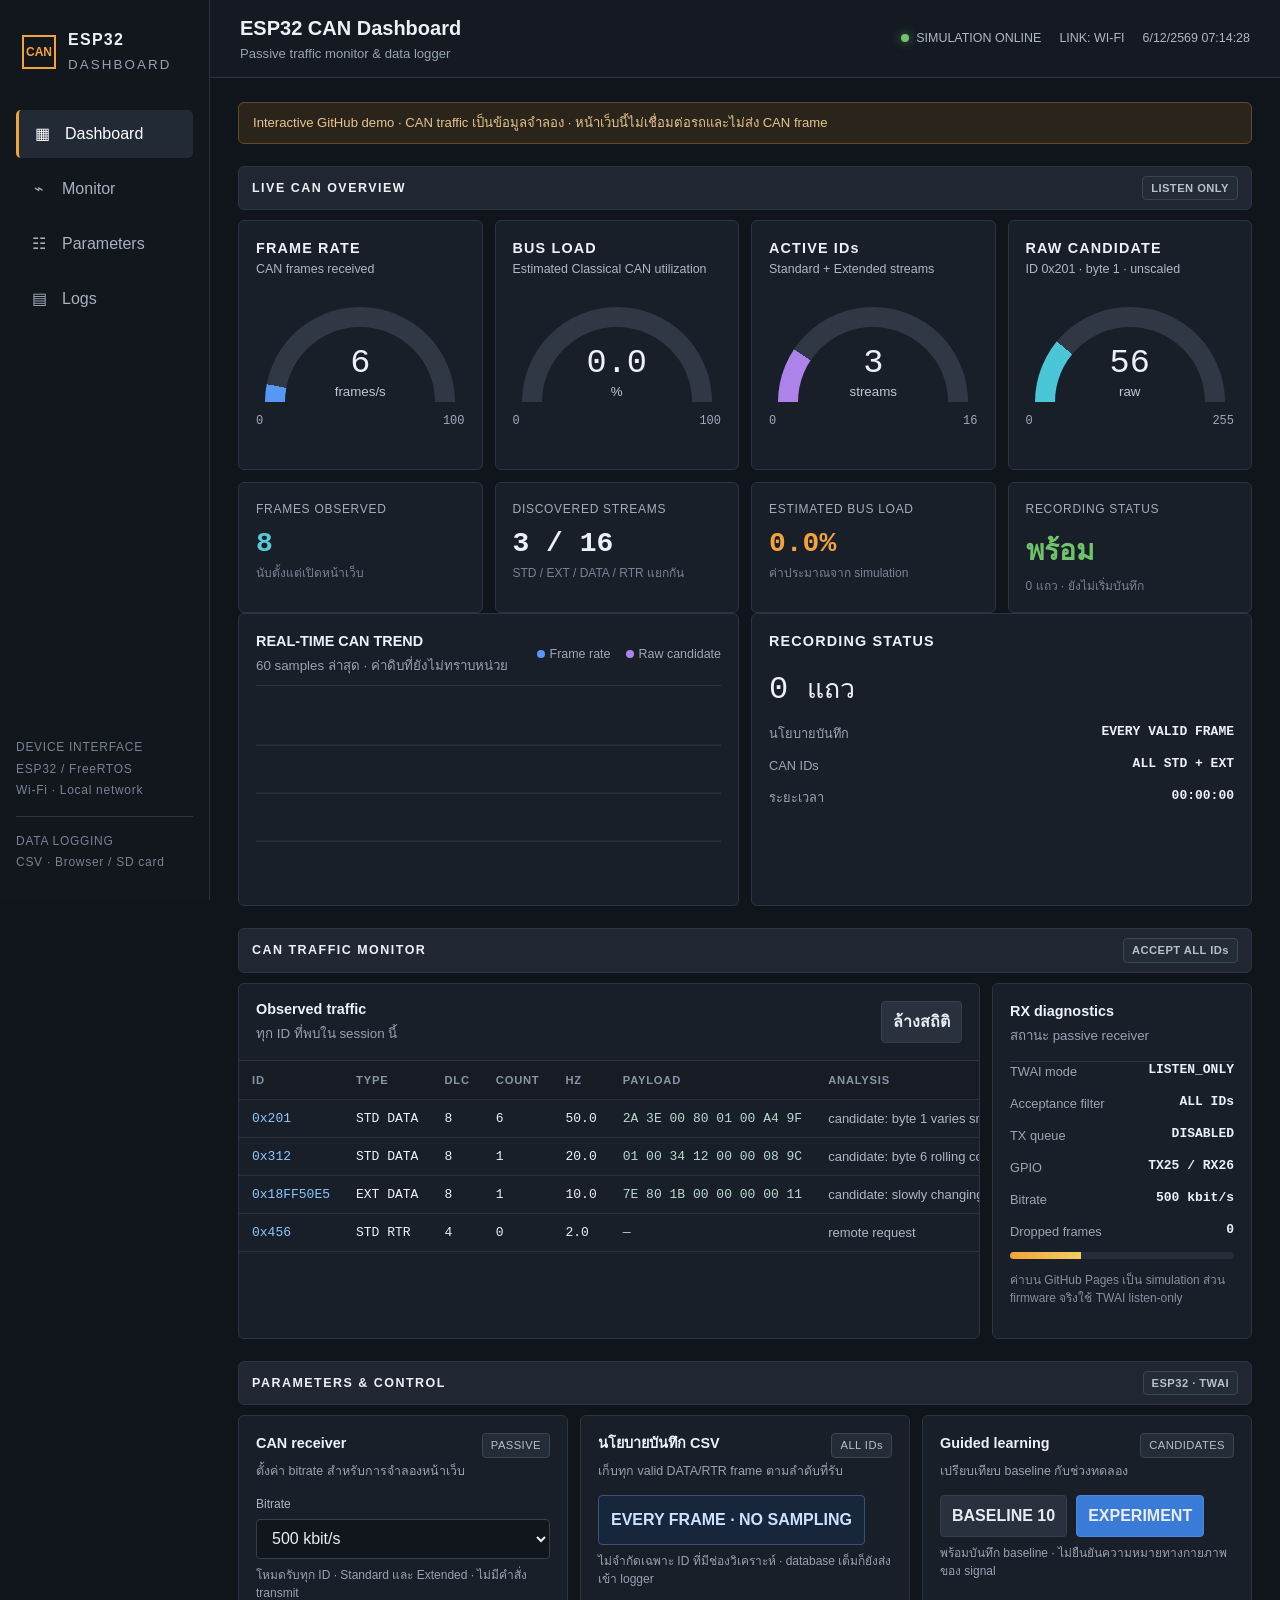
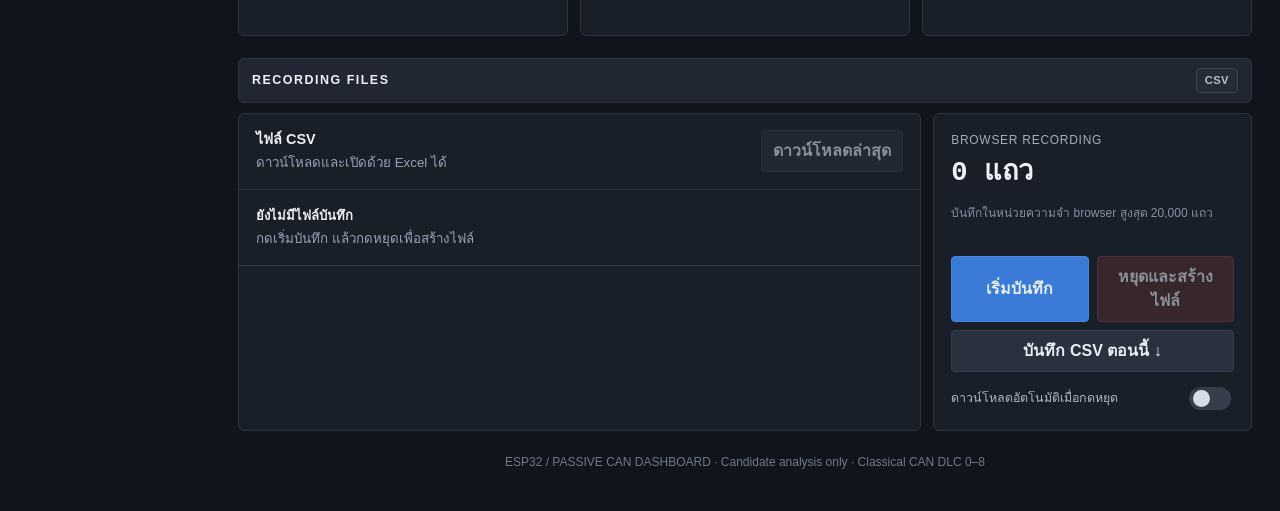
==== commit a223ae52: "Add CAN gauges and log every observed ID" ====
--- a/docs/index.html
+++ b/docs/index.html
@@ -1,4 +1,4 @@
-<!doctype html><html lang="th"><head><meta charset="utf-8"><meta name="viewport" content="width=device-width,initial-scale=1"><meta name="description" content="Interactive ESP32 passive CAN analyzer and CSV logging demo"><title>ESP32 CAN Dashboard · Interactive Demo</title>
+<!doctype html><html lang="th"><head><meta charset="utf-8"><meta name="viewport" content="width=device-width,initial-scale=1"><meta name="description" content="Interactive ESP32 passive CAN analyzer and CSV logging demo"><title>ESP32 CAN Dashboard · Interactive Demo</title><link rel="stylesheet" href="can-readings.css">
 <style>
 :root{color-scheme:dark;--bg:#10141b;--side:#12161d;--panel:#191f29;--panel2:#202733;--line:#2b3442;--ink:#edf1f7;--muted:#97a2b2;--orange:#f2a33c;--blue:#397bd7;--green:#71c36b;--red:#ec6b6b;--cyan:#54c9d7}*{box-sizing:border-box}html{scroll-behavior:smooth}body{margin:0;background:var(--bg);color:var(--ink);font:16px/1.5 "Segoe UI",Tahoma,sans-serif}.layout{display:grid;grid-template-columns:210px minmax(0,1fr);min-height:100vh}.sidebar{position:sticky;top:0;height:100vh;padding:26px 16px;background:var(--side);border-right:1px solid #29313d;display:flex;flex-direction:column}.brand{display:flex;gap:12px;align-items:center;margin:2px 6px 34px}.brand-mark{width:34px;height:34px;border:2px solid var(--orange);display:grid;place-items:center;color:var(--orange);font-size:.75rem;font-weight:800}.brand strong{display:block;letter-spacing:.08em}.brand small{color:var(--muted);letter-spacing:.16em}.nav{display:grid;gap:7px}.nav a{display:flex;gap:12px;align-items:center;padding:12px;border-radius:5px;text-decoration:none;color:#a8b1bf}.nav a:hover,.nav a.active{color:#fff;background:#222a36;border-left:3px solid var(--orange)}.nav span{width:22px;text-align:center}.side-meta{margin-top:auto;color:#778293;font-size:.75rem;line-height:1.8;letter-spacing:.06em}.side-meta hr{border:0;border-top:1px solid var(--line);margin:14px 0}.content{min-width:0}.topbar{min-height:78px;padding:12px 30px;display:flex;align-items:center;justify-content:space-between;border-bottom:1px solid var(--line);background:#151a22}.topbar h1{font-size:1.25rem;margin:0}.topbar p{margin:1px 0 0;color:var(--muted);font-size:.82rem}.status{display:flex;align-items:center;gap:18px;font-size:.78rem;color:#aeb7c5}.dot{width:8px;height:8px;border-radius:50%;background:var(--green);box-shadow:0 0 10px #71c36b99;display:inline-block;margin-right:7px}.main{padding:24px 28px 40px;max-width:1500px;margin:auto}.demo-note{padding:10px 14px;background:#2a241b;border:1px solid #624a29;color:#e6c58f;border-radius:6px;font-size:.82rem;margin-bottom:16px}.section-title{display:flex;justify-content:space-between;align-items:center;background:var(--panel2);border:1px solid var(--line);padding:9px 13px;margin:22px 0 10px;border-radius:6px;font-size:.78rem;font-weight:700;letter-spacing:.12em}.tag{padding:3px 8px;border:1px solid #3b4554;background:#242c38;color:#b7c0cd;border-radius:4px;font-size:.7rem;letter-spacing:.04em}.cards{display:grid;grid-template-columns:repeat(4,minmax(0,1fr));gap:12px}.card{background:var(--panel);border:1px solid var(--line);border-radius:6px;padding:17px}.metric-label{color:#a4adba;font-size:.75rem;letter-spacing:.06em}.metric-value{font:600 1.75rem Consolas,monospace;margin:10px 0 5px}.metric-foot{color:#788496;font-size:.75rem}.green{color:var(--green)}.orange{color:var(--orange)}.cyan{color:var(--cyan)}.monitor-grid{display:grid;grid-template-columns:minmax(0,2fr) minmax(260px,.7fr);gap:12px}.table-card{padding:0;overflow:hidden}.card-head{display:flex;justify-content:space-between;align-items:center;padding:15px 17px;border-bottom:1px solid var(--line)}.card-head h2,.control h3{font-size:.9rem;margin:0}.card-head small{color:var(--muted)}.table-wrap{overflow:auto;max-height:390px}table{width:100%;border-collapse:collapse}th,td{padding:11px 13px;border-bottom:1px solid #29313d;text-align:left;white-space:nowrap}th{font-size:.7rem;color:#8995a6;letter-spacing:.07em;background:#171c24;position:sticky;top:0}td{font:13px Consolas,monospace}.payload{color:#b8d9cd}.id{color:#8cc8ff}.pattern{font-family:"Segoe UI",sans-serif;color:#aeb7c5}.activity{height:7px;background:#242d39;border-radius:8px;overflow:hidden;margin-top:10px}.activity i{height:100%;display:block;background:linear-gradient(90deg,var(--orange),#f0ce61);transition:width .25s}.rx-list{display:grid;gap:13px}.rx-row{display:flex;justify-content:space-between;color:#9ba6b5;font-size:.8rem}.rx-row b{color:var(--ink);font:600 13px Consolas,monospace}.controls{display:grid;grid-template-columns:repeat(3,minmax(0,1fr));gap:12px}.control h3{margin-bottom:2px}.control .unit{float:right;margin-top:-24px}.control p{color:var(--muted);font-size:.78rem;margin:7px 0 14px}.form-row{display:flex;gap:9px}.field{display:grid;gap:6px;flex:1}.field label{font-size:.75rem;color:#aeb7c5}input,select,button{min-height:40px;border:1px solid #343e4c;border-radius:4px;background:#11161d;color:#e8edf4;padding:8px 11px;font:inherit}button{cursor:pointer;background:#29313e;font-weight:600}button:hover{filter:brightness(1.13)}button.primary{background:var(--blue);border-color:#4a87dc}button.danger{background:#512c30;border-color:#7b4147}button:disabled{cursor:not-allowed;opacity:.55}.hint{min-height:38px;color:#8490a1;font-size:.75rem!important}.log-layout{display:grid;grid-template-columns:minmax(0,1.5fr) minmax(270px,.7fr);gap:12px}.file-row{display:grid;grid-template-columns:1fr auto;gap:12px;align-items:center;padding:15px 17px;border-bottom:1px solid var(--line)}.file-row strong{display:block;font:600 13px Consolas,monospace;overflow-wrap:anywhere}.file-row small{color:var(--muted)}.record-panel .big{font:600 1.7rem Consolas,monospace}.record-actions{display:grid;grid-template-columns:1fr 1fr;gap:8px;margin-top:14px}.switch-line{display:flex;justify-content:space-between;align-items:center;margin-top:12px;font-size:.78rem;color:#aeb7c5}.switch{appearance:none;width:42px;height:23px;min-height:23px;border:0;border-radius:20px;background:#353e4a;padding:0;position:relative}.switch:after{content:"";position:absolute;width:17px;height:17px;top:3px;left:4px;border-radius:50%;background:#d8dde5;transition:.2s}.switch:checked{background:var(--blue)}.switch:checked:after{left:21px}.toast{position:fixed;right:22px;bottom:22px;background:#26303d;border:1px solid #455265;padding:12px 16px;border-radius:5px;opacity:0;transform:translateY(8px);pointer-events:none;transition:.2s}.toast.show{opacity:1;transform:none}.footer{padding-top:22px;color:#6f7a89;font-size:.75rem;text-align:center}@media(max-width:1050px){.cards{grid-template-columns:repeat(2,1fr)}.monitor-grid,.log-layout{grid-template-columns:1fr}.controls{grid-template-columns:1fr 1fr}}@media(max-width:720px){.layout{display:block}.sidebar{position:static;height:auto;padding:15px}.brand{margin-bottom:12px}.nav{display:flex;overflow:auto}.nav a{white-space:nowrap}.side-meta{display:none}.topbar{height:auto;padding:16px;align-items:flex-start;gap:12px}.status{display:grid;gap:3px}.main{padding:14px}.controls,.cards{grid-template-columns:1fr}.form-row{flex-wrap:wrap}}
 </style></head><body><div class="layout"><aside class="sidebar"><div class="brand"><div class="brand-mark">CAN</div><div><strong>ESP32</strong><small>DASHBOARD</small></div></div><nav class="nav" aria-label="เมนูหลัก"><a class="active" href="#overview"><span>▦</span>Dashboard</a><a href="#monitor"><span>⌁</span>Monitor</a><a href="#parameters"><span>☷</span>Parameters</a><a href="#logs"><span>▤</span>Logs</a></nav><div class="side-meta">DEVICE INTERFACE<br>ESP32 / FreeRTOS<br>Wi-Fi · Local network<hr>DATA LOGGING<br>CSV · Browser / SD card</div></aside><div class="content"><header class="topbar"><div><h1>ESP32 CAN Dashboard</h1><p>Passive traffic monitor &amp; data logger</p></div><div class="status"><span><i class="dot"></i>SIMULATION ONLINE</span><span>LINK: WI-FI</span><span id="clock">—</span></div></header><main class="main"><div class="demo-note">Interactive GitHub demo · CAN traffic เป็นข้อมูลจำลอง · หน้าเว็บนี้ไม่เชื่อมต่อรถและไม่ส่ง CAN frame</div>
@@ -8,4 +8,4 @@
 <section id="logs"><div class="section-title"><span>RECORDING FILES</span><span class="tag">CSV</span></div><div class="log-layout"><article class="card table-card"><div class="card-head"><div><h2>ไฟล์ CSV</h2><small>ดาวน์โหลดและเปิดด้วย Excel ได้</small></div><button id="download-latest">ดาวน์โหลดล่าสุด</button></div><div id="files"><div class="file-row"><div><strong>ยังไม่มีไฟล์บันทึก</strong><small>กดเริ่มบันทึก แล้วกดหยุดเพื่อสร้างไฟล์</small></div></div></div></article><article class="card record-panel"><div class="metric-label">BROWSER RECORDING</div><div id="record-rows" class="big">0 แถว</div><p class="hint">บันทึกในหน่วยความจำ browser สูงสุด 20,000 แถว</p><div class="record-actions"><button id="start-record" class="primary">เริ่มบันทึก</button><button id="stop-record" class="danger" disabled>หยุดและสร้างไฟล์</button><button id="save-now" style="grid-column:1/-1">บันทึก CSV ตอนนี้ ↓</button></div><label class="switch-line">ดาวน์โหลดอัตโนมัติเมื่อกดหยุด <input id="auto-download" class="switch" type="checkbox"></label></article></div></section><footer class="footer">ESP32 / PASSIVE CAN DASHBOARD · Candidate analysis only · Classical CAN DLC 0–8</footer></main></div></div><div id="toast" class="toast" role="status" aria-live="polite"></div>
 <script>
 (()=>{const MAX_ROWS=20000,streams=[{id:0x201,ext:false,rtr:false,dlc:8,hz:50,count:0,data:[42,16,0,128,1,0,164,110],note:'candidate: byte 1 varies smoothly'},{id:0x312,ext:false,rtr:false,dlc:8,hz:20,count:0,data:[1,0,52,18,0,0,7,156],note:'candidate: byte 6 rolling counter'},{id:0x18ff50e5,ext:true,rtr:false,dlc:8,hz:10,count:0,data:[126,128,26,0,0,0,0,17],note:'candidate: slowly changing field'},{id:0x456,ext:false,rtr:true,dlc:4,hz:2,count:0,data:[],note:'remote request'}],$=id=>document.getElementById(id),hex=(n,w=2)=>n.toString(16).toUpperCase().padStart(w,'0');let frames=0,recording=false,recordRows=[],files=[],lastStoredUs=-Infinity,minLogGapUs=0,start=performance.now(),learning='idle';const nowUs=()=>Math.round((performance.now()-start)*1000);function toast(m){const e=$('toast');e.textContent=m;e.classList.add('show');setTimeout(()=>e.classList.remove('show'),2200)}function frameCsv(f,ts){const b=Array.from({length:8},(_,i)=>i<f.data.length?hex(f.data[i]):'');return[ts,'0x'+hex(f.id,f.ext?8:3),f.ext?1:0,f.dlc,...b].join(',')}function onFrame(f){frames++;f.count++;const ts=nowUs();if(recording&&ts-lastStoredUs>=minLogGapUs){if(recordRows.length<MAX_ROWS){recordRows.push(frameCsv(f,ts));lastStoredUs=ts}else{stopRecording();toast('หน่วยความจำเต็ม 20,000 แถว · สร้างไฟล์แล้ว')}}render()}function simulate(){streams.forEach((s,i)=>{if(frames%[1,3,5,20][i]===0){if(i===0){s.data[1]=(48+Math.round(38*Math.sin(frames/18)))&255;s.data[7]=(s.data.reduce((a,b)=>a+b,0)+s.count)&255}if(i===1)s.data[6]=(s.data[6]+1)&15;if(i===2&&s.count%8===0)s.data[2]=(s.data[2]+1)&255;onFrame(s)}})}function render(){$('frame-count').textContent=frames.toLocaleString();$('stream-count').textContent=streams.filter(s=>s.count).length+' / 16';$('bus-load').textContent=Math.min(78,streams.reduce((a,s)=>a+s.count,0)/Math.max(1,performance.now()-start)*2.4).toFixed(1)+'%';$('activity-bar').style.width=Math.min(100,22+Math.sin(frames/9)*12+frames/35)+'%';$('record-state').textContent=recording?'กำลังเก็บ':'พร้อม';$('record-state').className='metric-value '+(recording?'orange':'green');$('record-foot').textContent=recordRows.length.toLocaleString()+' แถว'+(recording?' · กำลังบันทึก':' · ยังไม่เริ่มบันทึก');$('record-rows').textContent=recordRows.length.toLocaleString()+' แถว';$('traffic-rows').innerHTML=streams.map(s=>`<tr><td class="id">0x${hex(s.id,s.ext?8:3)}</td><td>${s.ext?'EXT':'STD'} ${s.rtr?'RTR':'DATA'}</td><td>${s.dlc}</td><td>${s.count.toLocaleString()}</td><td>${s.hz.toFixed(1)}</td><td class="payload">${s.rtr?'—':s.data.map(v=>hex(v)).join(' ')}</td><td class="pattern">${s.note}</td></tr>`).join('')}function csvBlob(rows){return new Blob(['\ufeff','timestamp_us,id,extended,dlc,d0,d1,d2,d3,d4,d5,d6,d7\r\n',rows.join('\r\n'),'\r\n'],{type:'text/csv;charset=utf-8'})}function download(f){const u=URL.createObjectURL(f.blob),a=document.createElement('a');a.href=u;a.download=f.name;document.body.appendChild(a);a.click();a.remove();setTimeout(()=>URL.revokeObjectURL(u),1000);toast('ดาวน์โหลด '+f.name)}function makeFile(){if(!recordRows.length){toast('ยังไม่มีข้อมูลสำหรับสร้าง CSV');return null}const f={name:`CAN_${new Date().toISOString().replace(/[:.]/g,'-')}.csv`,rows:recordRows.length,blob:csvBlob(recordRows)};files.unshift(f);renderFiles();return f}function renderFiles(){$('files').innerHTML=files.length?files.map((f,i)=>`<div class="file-row"><div><strong>${f.name}</strong><small>${f.rows.toLocaleString()} แถว · CSV</small></div><button data-file="${i}">ดาวน์โหลด CSV</button></div>`).join(''):'<div class="file-row"><div><strong>ยังไม่มีไฟล์บันทึก</strong><small>กดเริ่มบันทึก แล้วกดหยุดเพื่อสร้างไฟล์</small></div></div>';document.querySelectorAll('[data-file]').forEach(b=>b.onclick=()=>download(files[Number(b.dataset.file)]));$('download-latest').disabled=!files.length}function startRecording(){recordRows=[];lastStoredUs=-Infinity;recording=true;$('start-record').disabled=true;$('stop-record').disabled=false;render();toast('เริ่มบันทึก CAN ลง buffer แล้ว')}function stopRecording(){if(!recording)return;recording=false;$('start-record').disabled=false;$('stop-record').disabled=true;const f=makeFile();render();if(f&&$('auto-download').checked)download(f)}$('start-record').onclick=startRecording;$('stop-record').onclick=stopRecording;$('save-now').onclick=()=>{const f=makeFile();if(f)download(f)};$('download-latest').onclick=()=>files[0]&&download(files[0]);$('clear-traffic').onclick=()=>{frames=0;streams.forEach(s=>s.count=0);start=performance.now();render();toast('ล้างสถิติ traffic แล้ว')};$('apply-interval').onclick=()=>{const ms=Math.max(0,Math.min(60000,Number($('interval').value)||0));$('interval').value=ms;minLogGapUs=ms*1000;$('interval-hint').textContent=ms?`เก็บไม่เกิน 1 frame ต่อ ${ms} ms`:'0 ms = เก็บทุก frame ที่รับได้';toast('ใช้ช่วงเวลาบันทึกใหม่แล้ว')};$('bitrate').onchange=e=>{$('rx-rate').textContent=e.target.value;toast('เปลี่ยน bitrate สำหรับ simulation เป็น '+e.target.value)};$('baseline').onclick=()=>{learning='baseline';$('learning-hint').textContent='Baseline 10 s complete · พร้อมเริ่ม experiment';toast('บันทึก baseline จำลองแล้ว')};$('experiment').onclick=()=>{if(learning!=='baseline'){toast('กรุณาทำ BASELINE ก่อน');return}learning='experiment';$('learning-hint').textContent='Candidate #1 · ID 0x201 · bits 8–15 · score 0.91';toast('วิเคราะห์ candidate จากช่วงทดลองแล้ว')};document.querySelectorAll('.nav a').forEach(a=>a.onclick=()=>{document.querySelectorAll('.nav a').forEach(x=>x.classList.remove('active'));a.classList.add('active')});setInterval(()=>{$('clock').textContent=new Date().toLocaleString('th-TH',{hour12:false});simulate()},250);renderFiles();render()})();
-</script></body></html>
+</script><script src="can-readings.js"></script></body></html>
--- a/docs/can-readings.css
+++ b/docs/can-readings.css
@@ -0,0 +1,145 @@
+.can-readings {
+  display: grid;
+  grid-template-columns: repeat(4, minmax(0, 1fr));
+  gap: 12px;
+  margin-bottom: 12px;
+}
+
+.can-gauge-card {
+  --gauge-accent: var(--blue);
+  min-height: 250px;
+  border-top: 3px solid var(--gauge-accent);
+}
+
+.can-gauge-title {
+  font-size: .9rem;
+  font-weight: 700;
+  letter-spacing: .08em;
+}
+
+.can-gauge-subtitle {
+  color: #aeb8c7;
+  font-size: .78rem;
+}
+
+.can-gauge {
+  --gauge-value: 0;
+  width: 190px;
+  height: 95px;
+  margin: 28px auto 12px;
+  overflow: hidden;
+  position: relative;
+}
+
+.can-gauge::before {
+  content: "";
+  position: absolute;
+  inset: 0;
+  border-radius: 190px 190px 0 0;
+  background: conic-gradient(
+    from 270deg at 50% 100%,
+    var(--gauge-accent) calc(var(--gauge-value) * 1.8deg),
+    #303846 0 180deg,
+    transparent 0
+  );
+}
+
+.can-gauge::after {
+  content: "";
+  position: absolute;
+  left: 20px;
+  right: 20px;
+  top: 20px;
+  height: 75px;
+  border-radius: 160px 160px 0 0;
+  background: var(--panel);
+}
+
+.can-gauge-reading {
+  position: absolute;
+  z-index: 1;
+  left: 0;
+  right: 0;
+  bottom: 0;
+  text-align: center;
+}
+
+.can-gauge-reading strong {
+  font: 500 2.1rem Consolas, monospace;
+}
+
+.can-gauge-reading small {
+  display: block;
+  color: #bdc7d5;
+}
+
+.can-gauge-scale {
+  display: flex;
+  justify-content: space-between;
+  color: #9eabbc;
+  font: 12px Consolas, monospace;
+}
+
+.can-wide-status {
+  display: grid;
+  grid-template-columns: 1fr 1fr;
+  gap: 12px;
+  margin-bottom: 12px;
+}
+
+.can-session-card {
+  background: #1a314c;
+  border-color: #315476;
+}
+
+.can-session-card.recording {
+  background: #193326;
+  border-color: #315f43;
+}
+
+.can-session-value {
+  font: 500 2rem Consolas, monospace;
+  margin: 14px 0;
+}
+
+.can-trend-card canvas {
+  display: block;
+  width: 100%;
+  height: 190px;
+  margin-top: 12px;
+  background: repeating-linear-gradient(to bottom, transparent 0 46px, #26303b 47px 48px);
+}
+
+.can-legend {
+  display: flex;
+  flex-wrap: wrap;
+  gap: 15px;
+  color: #9da9b8;
+  font-size: .78rem;
+}
+
+.can-legend i {
+  display: inline-block;
+  width: 8px;
+  height: 8px;
+  margin-right: 5px;
+  border-radius: 50%;
+}
+
+.all-frame-policy {
+  padding: 12px;
+  border: 1px solid #365277;
+  border-radius: 4px;
+  background: #17263a;
+  color: #cce2ff;
+  font-weight: 600;
+}
+
+@media (max-width: 1050px) {
+  .can-readings { grid-template-columns: repeat(2, 1fr); }
+}
+
+@media (max-width: 720px) {
+  .can-readings,
+  .can-wide-status { grid-template-columns: 1fr; }
+}
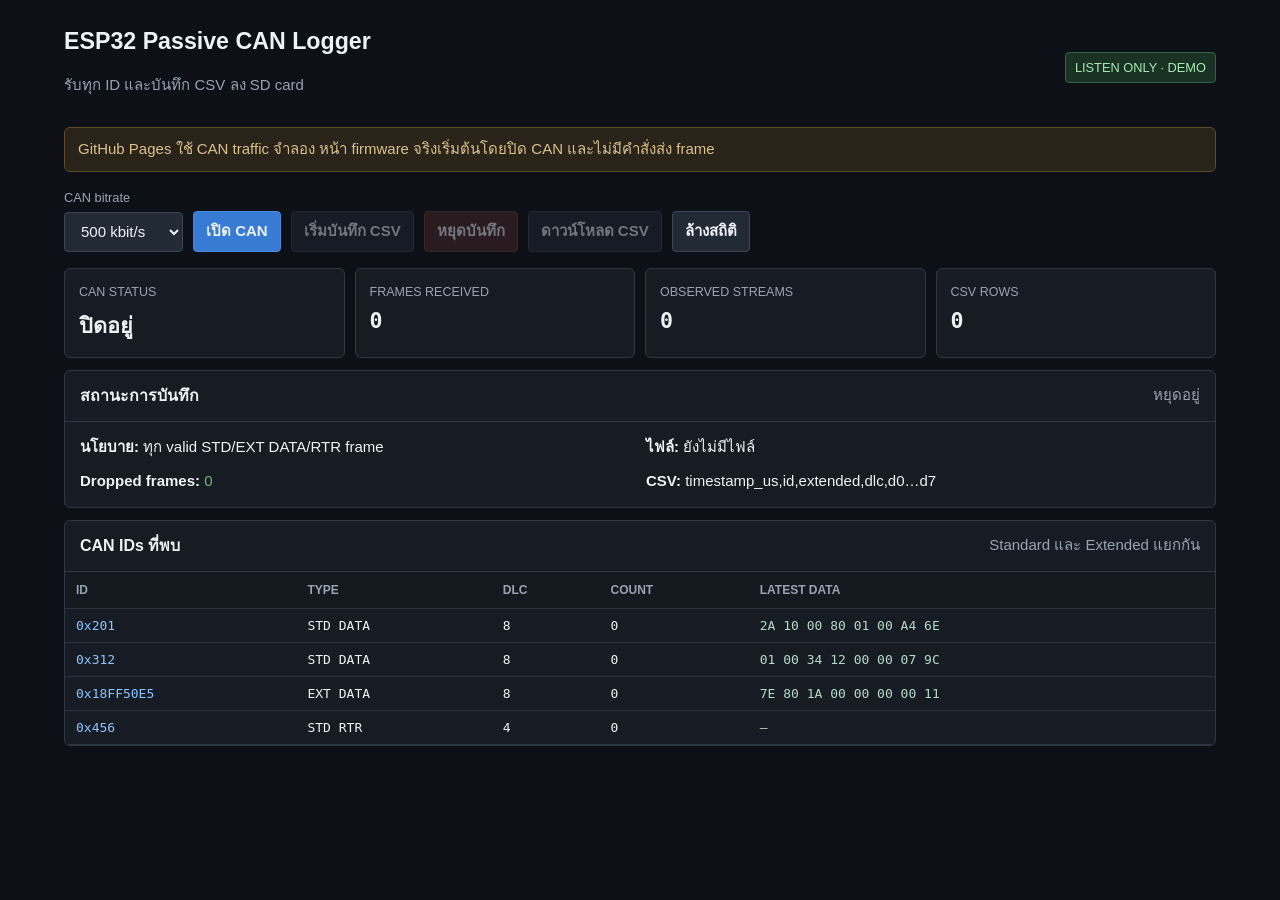
==== commit cdd0bdce: "Simplify CAN logger UI and remove graphs" ====
--- a/docs/index.html
+++ b/docs/index.html
@@ -1,11 +1,48 @@
-<!doctype html><html lang="th"><head><meta charset="utf-8"><meta name="viewport" content="width=device-width,initial-scale=1"><meta name="description" content="Interactive ESP32 passive CAN analyzer and CSV logging demo"><title>ESP32 CAN Dashboard · Interactive Demo</title><link rel="stylesheet" href="can-readings.css">
-<style>
-:root{color-scheme:dark;--bg:#10141b;--side:#12161d;--panel:#191f29;--panel2:#202733;--line:#2b3442;--ink:#edf1f7;--muted:#97a2b2;--orange:#f2a33c;--blue:#397bd7;--green:#71c36b;--red:#ec6b6b;--cyan:#54c9d7}*{box-sizing:border-box}html{scroll-behavior:smooth}body{margin:0;background:var(--bg);color:var(--ink);font:16px/1.5 "Segoe UI",Tahoma,sans-serif}.layout{display:grid;grid-template-columns:210px minmax(0,1fr);min-height:100vh}.sidebar{position:sticky;top:0;height:100vh;padding:26px 16px;background:var(--side);border-right:1px solid #29313d;display:flex;flex-direction:column}.brand{display:flex;gap:12px;align-items:center;margin:2px 6px 34px}.brand-mark{width:34px;height:34px;border:2px solid var(--orange);display:grid;place-items:center;color:var(--orange);font-size:.75rem;font-weight:800}.brand strong{display:block;letter-spacing:.08em}.brand small{color:var(--muted);letter-spacing:.16em}.nav{display:grid;gap:7px}.nav a{display:flex;gap:12px;align-items:center;padding:12px;border-radius:5px;text-decoration:none;color:#a8b1bf}.nav a:hover,.nav a.active{color:#fff;background:#222a36;border-left:3px solid var(--orange)}.nav span{width:22px;text-align:center}.side-meta{margin-top:auto;color:#778293;font-size:.75rem;line-height:1.8;letter-spacing:.06em}.side-meta hr{border:0;border-top:1px solid var(--line);margin:14px 0}.content{min-width:0}.topbar{min-height:78px;padding:12px 30px;display:flex;align-items:center;justify-content:space-between;border-bottom:1px solid var(--line);background:#151a22}.topbar h1{font-size:1.25rem;margin:0}.topbar p{margin:1px 0 0;color:var(--muted);font-size:.82rem}.status{display:flex;align-items:center;gap:18px;font-size:.78rem;color:#aeb7c5}.dot{width:8px;height:8px;border-radius:50%;background:var(--green);box-shadow:0 0 10px #71c36b99;display:inline-block;margin-right:7px}.main{padding:24px 28px 40px;max-width:1500px;margin:auto}.demo-note{padding:10px 14px;background:#2a241b;border:1px solid #624a29;color:#e6c58f;border-radius:6px;font-size:.82rem;margin-bottom:16px}.section-title{display:flex;justify-content:space-between;align-items:center;background:var(--panel2);border:1px solid var(--line);padding:9px 13px;margin:22px 0 10px;border-radius:6px;font-size:.78rem;font-weight:700;letter-spacing:.12em}.tag{padding:3px 8px;border:1px solid #3b4554;background:#242c38;color:#b7c0cd;border-radius:4px;font-size:.7rem;letter-spacing:.04em}.cards{display:grid;grid-template-columns:repeat(4,minmax(0,1fr));gap:12px}.card{background:var(--panel);border:1px solid var(--line);border-radius:6px;padding:17px}.metric-label{color:#a4adba;font-size:.75rem;letter-spacing:.06em}.metric-value{font:600 1.75rem Consolas,monospace;margin:10px 0 5px}.metric-foot{color:#788496;font-size:.75rem}.green{color:var(--green)}.orange{color:var(--orange)}.cyan{color:var(--cyan)}.monitor-grid{display:grid;grid-template-columns:minmax(0,2fr) minmax(260px,.7fr);gap:12px}.table-card{padding:0;overflow:hidden}.card-head{display:flex;justify-content:space-between;align-items:center;padding:15px 17px;border-bottom:1px solid var(--line)}.card-head h2,.control h3{font-size:.9rem;margin:0}.card-head small{color:var(--muted)}.table-wrap{overflow:auto;max-height:390px}table{width:100%;border-collapse:collapse}th,td{padding:11px 13px;border-bottom:1px solid #29313d;text-align:left;white-space:nowrap}th{font-size:.7rem;color:#8995a6;letter-spacing:.07em;background:#171c24;position:sticky;top:0}td{font:13px Consolas,monospace}.payload{color:#b8d9cd}.id{color:#8cc8ff}.pattern{font-family:"Segoe UI",sans-serif;color:#aeb7c5}.activity{height:7px;background:#242d39;border-radius:8px;overflow:hidden;margin-top:10px}.activity i{height:100%;display:block;background:linear-gradient(90deg,var(--orange),#f0ce61);transition:width .25s}.rx-list{display:grid;gap:13px}.rx-row{display:flex;justify-content:space-between;color:#9ba6b5;font-size:.8rem}.rx-row b{color:var(--ink);font:600 13px Consolas,monospace}.controls{display:grid;grid-template-columns:repeat(3,minmax(0,1fr));gap:12px}.control h3{margin-bottom:2px}.control .unit{float:right;margin-top:-24px}.control p{color:var(--muted);font-size:.78rem;margin:7px 0 14px}.form-row{display:flex;gap:9px}.field{display:grid;gap:6px;flex:1}.field label{font-size:.75rem;color:#aeb7c5}input,select,button{min-height:40px;border:1px solid #343e4c;border-radius:4px;background:#11161d;color:#e8edf4;padding:8px 11px;font:inherit}button{cursor:pointer;background:#29313e;font-weight:600}button:hover{filter:brightness(1.13)}button.primary{background:var(--blue);border-color:#4a87dc}button.danger{background:#512c30;border-color:#7b4147}button:disabled{cursor:not-allowed;opacity:.55}.hint{min-height:38px;color:#8490a1;font-size:.75rem!important}.log-layout{display:grid;grid-template-columns:minmax(0,1.5fr) minmax(270px,.7fr);gap:12px}.file-row{display:grid;grid-template-columns:1fr auto;gap:12px;align-items:center;padding:15px 17px;border-bottom:1px solid var(--line)}.file-row strong{display:block;font:600 13px Consolas,monospace;overflow-wrap:anywhere}.file-row small{color:var(--muted)}.record-panel .big{font:600 1.7rem Consolas,monospace}.record-actions{display:grid;grid-template-columns:1fr 1fr;gap:8px;margin-top:14px}.switch-line{display:flex;justify-content:space-between;align-items:center;margin-top:12px;font-size:.78rem;color:#aeb7c5}.switch{appearance:none;width:42px;height:23px;min-height:23px;border:0;border-radius:20px;background:#353e4a;padding:0;position:relative}.switch:after{content:"";position:absolute;width:17px;height:17px;top:3px;left:4px;border-radius:50%;background:#d8dde5;transition:.2s}.switch:checked{background:var(--blue)}.switch:checked:after{left:21px}.toast{position:fixed;right:22px;bottom:22px;background:#26303d;border:1px solid #455265;padding:12px 16px;border-radius:5px;opacity:0;transform:translateY(8px);pointer-events:none;transition:.2s}.toast.show{opacity:1;transform:none}.footer{padding-top:22px;color:#6f7a89;font-size:.75rem;text-align:center}@media(max-width:1050px){.cards{grid-template-columns:repeat(2,1fr)}.monitor-grid,.log-layout{grid-template-columns:1fr}.controls{grid-template-columns:1fr 1fr}}@media(max-width:720px){.layout{display:block}.sidebar{position:static;height:auto;padding:15px}.brand{margin-bottom:12px}.nav{display:flex;overflow:auto}.nav a{white-space:nowrap}.side-meta{display:none}.topbar{height:auto;padding:16px;align-items:flex-start;gap:12px}.status{display:grid;gap:3px}.main{padding:14px}.controls,.cards{grid-template-columns:1fr}.form-row{flex-wrap:wrap}}
-</style></head><body><div class="layout"><aside class="sidebar"><div class="brand"><div class="brand-mark">CAN</div><div><strong>ESP32</strong><small>DASHBOARD</small></div></div><nav class="nav" aria-label="เมนูหลัก"><a class="active" href="#overview"><span>▦</span>Dashboard</a><a href="#monitor"><span>⌁</span>Monitor</a><a href="#parameters"><span>☷</span>Parameters</a><a href="#logs"><span>▤</span>Logs</a></nav><div class="side-meta">DEVICE INTERFACE<br>ESP32 / FreeRTOS<br>Wi-Fi · Local network<hr>DATA LOGGING<br>CSV · Browser / SD card</div></aside><div class="content"><header class="topbar"><div><h1>ESP32 CAN Dashboard</h1><p>Passive traffic monitor &amp; data logger</p></div><div class="status"><span><i class="dot"></i>SIMULATION ONLINE</span><span>LINK: WI-FI</span><span id="clock">—</span></div></header><main class="main"><div class="demo-note">Interactive GitHub demo · CAN traffic เป็นข้อมูลจำลอง · หน้าเว็บนี้ไม่เชื่อมต่อรถและไม่ส่ง CAN frame</div>
-<section id="overview"><div class="section-title"><span>LIVE CAN OVERVIEW</span><span class="tag">LISTEN ONLY</span></div><div class="cards"><article class="card"><div class="metric-label">FRAMES OBSERVED</div><div id="frame-count" class="metric-value cyan">0</div><div class="metric-foot">นับตั้งแต่เปิดหน้าเว็บ</div></article><article class="card"><div class="metric-label">DISCOVERED STREAMS</div><div id="stream-count" class="metric-value">0 / 16</div><div class="metric-foot">STD / EXT / DATA / RTR แยกกัน</div></article><article class="card"><div class="metric-label">ESTIMATED BUS LOAD</div><div id="bus-load" class="metric-value orange">0.0%</div><div class="metric-foot">ค่าประมาณจาก simulation</div></article><article class="card"><div class="metric-label">RECORDING STATUS</div><div id="record-state" class="metric-value green">พร้อม</div><div id="record-foot" class="metric-foot">0 แถว · ยังไม่เริ่มบันทึก</div></article></div></section>
-<section id="monitor"><div class="section-title"><span>CAN TRAFFIC MONITOR</span><span class="tag">ACCEPT ALL IDs</span></div><div class="monitor-grid"><article class="card table-card"><div class="card-head"><div><h2>Observed traffic</h2><small>ทุก ID ที่พบใน session นี้</small></div><button id="clear-traffic">ล้างสถิติ</button></div><div class="table-wrap"><table><thead><tr><th>ID</th><th>TYPE</th><th>DLC</th><th>COUNT</th><th>HZ</th><th>PAYLOAD</th><th>ANALYSIS</th></tr></thead><tbody id="traffic-rows"></tbody></table></div></article><article class="card"><div class="card-head" style="padding:0 0 14px"><div><h2>RX diagnostics</h2><small>สถานะ passive receiver</small></div></div><div class="rx-list"><div class="rx-row"><span>TWAI mode</span><b class="green">LISTEN_ONLY</b></div><div class="rx-row"><span>Acceptance filter</span><b>ALL IDs</b></div><div class="rx-row"><span>TX queue</span><b>DISABLED</b></div><div class="rx-row"><span>GPIO</span><b>TX25 / RX26</b></div><div class="rx-row"><span>Bitrate</span><b id="rx-rate">500 kbit/s</b></div><div class="rx-row"><span>Dropped frames</span><b>0</b></div></div><div class="activity"><i id="activity-bar" style="width:0"></i></div><p class="hint">ค่าบน GitHub Pages เป็น simulation ส่วน firmware จริงใช้ TWAI listen-only</p></article></div></section>
-<section id="parameters"><div class="section-title"><span>PARAMETERS &amp; CONTROL</span><span class="tag">ESP32 · TWAI</span></div><div class="controls"><article class="card control"><h3>CAN receiver</h3><span class="tag unit">PASSIVE</span><p>ตั้งค่า bitrate สำหรับการจำลองหน้าเว็บ</p><div class="field"><label for="bitrate">Bitrate</label><select id="bitrate"><option>50 kbit/s</option><option>125 kbit/s</option><option>250 kbit/s</option><option selected>500 kbit/s</option><option>1000 kbit/s</option></select></div><p class="hint">โหมดรับทุก ID · Standard และ Extended · ไม่มีคำสั่ง transmit</p></article><article class="card control"><h3>ช่วงเวลาบันทึก</h3><span class="tag unit">ms</span><p>กำหนดความถี่ที่เก็บ frame ลง CSV</p><div class="form-row"><div class="field"><label for="interval">ช่วงเวลาขั้นต่ำ (ms)</label><input id="interval" type="number" min="0" max="60000" value="0"></div><button id="apply-interval" class="primary">ใช้ค่านี้</button></div><p id="interval-hint" class="hint">0 ms = เก็บทุก frame ที่รับได้</p></article><article class="card control"><h3>Guided learning</h3><span class="tag unit">CANDIDATES</span><p>เปรียบเทียบ baseline กับช่วงทดลอง</p><div class="form-row"><button id="baseline">BASELINE 10</button><button id="experiment" class="primary">EXPERIMENT</button></div><p id="learning-hint" class="hint">พร้อมบันทึก baseline · ไม่ยืนยันความหมายทางกายภาพของ signal</p></article></div></section>
-<section id="logs"><div class="section-title"><span>RECORDING FILES</span><span class="tag">CSV</span></div><div class="log-layout"><article class="card table-card"><div class="card-head"><div><h2>ไฟล์ CSV</h2><small>ดาวน์โหลดและเปิดด้วย Excel ได้</small></div><button id="download-latest">ดาวน์โหลดล่าสุด</button></div><div id="files"><div class="file-row"><div><strong>ยังไม่มีไฟล์บันทึก</strong><small>กดเริ่มบันทึก แล้วกดหยุดเพื่อสร้างไฟล์</small></div></div></div></article><article class="card record-panel"><div class="metric-label">BROWSER RECORDING</div><div id="record-rows" class="big">0 แถว</div><p class="hint">บันทึกในหน่วยความจำ browser สูงสุด 20,000 แถว</p><div class="record-actions"><button id="start-record" class="primary">เริ่มบันทึก</button><button id="stop-record" class="danger" disabled>หยุดและสร้างไฟล์</button><button id="save-now" style="grid-column:1/-1">บันทึก CSV ตอนนี้ ↓</button></div><label class="switch-line">ดาวน์โหลดอัตโนมัติเมื่อกดหยุด <input id="auto-download" class="switch" type="checkbox"></label></article></div></section><footer class="footer">ESP32 / PASSIVE CAN DASHBOARD · Candidate analysis only · Classical CAN DLC 0–8</footer></main></div></div><div id="toast" class="toast" role="status" aria-live="polite"></div>
-<script>
-(()=>{const MAX_ROWS=20000,streams=[{id:0x201,ext:false,rtr:false,dlc:8,hz:50,count:0,data:[42,16,0,128,1,0,164,110],note:'candidate: byte 1 varies smoothly'},{id:0x312,ext:false,rtr:false,dlc:8,hz:20,count:0,data:[1,0,52,18,0,0,7,156],note:'candidate: byte 6 rolling counter'},{id:0x18ff50e5,ext:true,rtr:false,dlc:8,hz:10,count:0,data:[126,128,26,0,0,0,0,17],note:'candidate: slowly changing field'},{id:0x456,ext:false,rtr:true,dlc:4,hz:2,count:0,data:[],note:'remote request'}],$=id=>document.getElementById(id),hex=(n,w=2)=>n.toString(16).toUpperCase().padStart(w,'0');let frames=0,recording=false,recordRows=[],files=[],lastStoredUs=-Infinity,minLogGapUs=0,start=performance.now(),learning='idle';const nowUs=()=>Math.round((performance.now()-start)*1000);function toast(m){const e=$('toast');e.textContent=m;e.classList.add('show');setTimeout(()=>e.classList.remove('show'),2200)}function frameCsv(f,ts){const b=Array.from({length:8},(_,i)=>i<f.data.length?hex(f.data[i]):'');return[ts,'0x'+hex(f.id,f.ext?8:3),f.ext?1:0,f.dlc,...b].join(',')}function onFrame(f){frames++;f.count++;const ts=nowUs();if(recording&&ts-lastStoredUs>=minLogGapUs){if(recordRows.length<MAX_ROWS){recordRows.push(frameCsv(f,ts));lastStoredUs=ts}else{stopRecording();toast('หน่วยความจำเต็ม 20,000 แถว · สร้างไฟล์แล้ว')}}render()}function simulate(){streams.forEach((s,i)=>{if(frames%[1,3,5,20][i]===0){if(i===0){s.data[1]=(48+Math.round(38*Math.sin(frames/18)))&255;s.data[7]=(s.data.reduce((a,b)=>a+b,0)+s.count)&255}if(i===1)s.data[6]=(s.data[6]+1)&15;if(i===2&&s.count%8===0)s.data[2]=(s.data[2]+1)&255;onFrame(s)}})}function render(){$('frame-count').textContent=frames.toLocaleString();$('stream-count').textContent=streams.filter(s=>s.count).length+' / 16';$('bus-load').textContent=Math.min(78,streams.reduce((a,s)=>a+s.count,0)/Math.max(1,performance.now()-start)*2.4).toFixed(1)+'%';$('activity-bar').style.width=Math.min(100,22+Math.sin(frames/9)*12+frames/35)+'%';$('record-state').textContent=recording?'กำลังเก็บ':'พร้อม';$('record-state').className='metric-value '+(recording?'orange':'green');$('record-foot').textContent=recordRows.length.toLocaleString()+' แถว'+(recording?' · กำลังบันทึก':' · ยังไม่เริ่มบันทึก');$('record-rows').textContent=recordRows.length.toLocaleString()+' แถว';$('traffic-rows').innerHTML=streams.map(s=>`<tr><td class="id">0x${hex(s.id,s.ext?8:3)}</td><td>${s.ext?'EXT':'STD'} ${s.rtr?'RTR':'DATA'}</td><td>${s.dlc}</td><td>${s.count.toLocaleString()}</td><td>${s.hz.toFixed(1)}</td><td class="payload">${s.rtr?'—':s.data.map(v=>hex(v)).join(' ')}</td><td class="pattern">${s.note}</td></tr>`).join('')}function csvBlob(rows){return new Blob(['\ufeff','timestamp_us,id,extended,dlc,d0,d1,d2,d3,d4,d5,d6,d7\r\n',rows.join('\r\n'),'\r\n'],{type:'text/csv;charset=utf-8'})}function download(f){const u=URL.createObjectURL(f.blob),a=document.createElement('a');a.href=u;a.download=f.name;document.body.appendChild(a);a.click();a.remove();setTimeout(()=>URL.revokeObjectURL(u),1000);toast('ดาวน์โหลด '+f.name)}function makeFile(){if(!recordRows.length){toast('ยังไม่มีข้อมูลสำหรับสร้าง CSV');return null}const f={name:`CAN_${new Date().toISOString().replace(/[:.]/g,'-')}.csv`,rows:recordRows.length,blob:csvBlob(recordRows)};files.unshift(f);renderFiles();return f}function renderFiles(){$('files').innerHTML=files.length?files.map((f,i)=>`<div class="file-row"><div><strong>${f.name}</strong><small>${f.rows.toLocaleString()} แถว · CSV</small></div><button data-file="${i}">ดาวน์โหลด CSV</button></div>`).join(''):'<div class="file-row"><div><strong>ยังไม่มีไฟล์บันทึก</strong><small>กดเริ่มบันทึก แล้วกดหยุดเพื่อสร้างไฟล์</small></div></div>';document.querySelectorAll('[data-file]').forEach(b=>b.onclick=()=>download(files[Number(b.dataset.file)]));$('download-latest').disabled=!files.length}function startRecording(){recordRows=[];lastStoredUs=-Infinity;recording=true;$('start-record').disabled=true;$('stop-record').disabled=false;render();toast('เริ่มบันทึก CAN ลง buffer แล้ว')}function stopRecording(){if(!recording)return;recording=false;$('start-record').disabled=false;$('stop-record').disabled=true;const f=makeFile();render();if(f&&$('auto-download').checked)download(f)}$('start-record').onclick=startRecording;$('stop-record').onclick=stopRecording;$('save-now').onclick=()=>{const f=makeFile();if(f)download(f)};$('download-latest').onclick=()=>files[0]&&download(files[0]);$('clear-traffic').onclick=()=>{frames=0;streams.forEach(s=>s.count=0);start=performance.now();render();toast('ล้างสถิติ traffic แล้ว')};$('apply-interval').onclick=()=>{const ms=Math.max(0,Math.min(60000,Number($('interval').value)||0));$('interval').value=ms;minLogGapUs=ms*1000;$('interval-hint').textContent=ms?`เก็บไม่เกิน 1 frame ต่อ ${ms} ms`:'0 ms = เก็บทุก frame ที่รับได้';toast('ใช้ช่วงเวลาบันทึกใหม่แล้ว')};$('bitrate').onchange=e=>{$('rx-rate').textContent=e.target.value;toast('เปลี่ยน bitrate สำหรับ simulation เป็น '+e.target.value)};$('baseline').onclick=()=>{learning='baseline';$('learning-hint').textContent='Baseline 10 s complete · พร้อมเริ่ม experiment';toast('บันทึก baseline จำลองแล้ว')};$('experiment').onclick=()=>{if(learning!=='baseline'){toast('กรุณาทำ BASELINE ก่อน');return}learning='experiment';$('learning-hint').textContent='Candidate #1 · ID 0x201 · bits 8–15 · score 0.91';toast('วิเคราะห์ candidate จากช่วงทดลองแล้ว')};document.querySelectorAll('.nav a').forEach(a=>a.onclick=()=>{document.querySelectorAll('.nav a').forEach(x=>x.classList.remove('active'));a.classList.add('active')});setInterval(()=>{$('clock').textContent=new Date().toLocaleString('th-TH',{hour12:false});simulate()},250);renderFiles();render()})();
-</script><script src="can-readings.js"></script></body></html>
+<!doctype html>
+<html lang="th">
+<head>
+  <meta charset="utf-8">
+  <meta name="viewport" content="width=device-width,initial-scale=1">
+  <title>ESP32 Passive CAN Logger</title>
+  <style>
+    :root{color-scheme:dark;--bg:#0d1117;--panel:#171c24;--line:#303846;--text:#edf2f7;--muted:#98a3b3;--blue:#377bd4;--green:#65bd72;--red:#d25d67}
+    *{box-sizing:border-box}body{margin:0;background:var(--bg);color:var(--text);font:15px/1.5 Segoe UI,Tahoma,sans-serif}.app{max-width:1200px;margin:auto;padding:24px}header{display:flex;justify-content:space-between;align-items:center;gap:16px;margin-bottom:16px}h1{font-size:1.45rem;margin:0}header p,.muted{color:var(--muted)}.badge{padding:5px 9px;border:1px solid #376147;border-radius:4px;background:#193224;color:#a9e9b3;font-size:.8rem}.notice,.panel,.stat{border:1px solid var(--line);border-radius:6px;background:var(--panel)}.notice{padding:10px 13px;color:#dbc18b;background:#292319;border-color:#604b2c}.controls{display:flex;flex-wrap:wrap;align-items:end;gap:10px;margin:16px 0}.field{display:grid;gap:5px}.field label{color:var(--muted);font-size:.8rem}button,select{min-height:40px;padding:8px 12px;border:1px solid #3a4656;border-radius:4px;background:#222a36;color:var(--text);font:inherit}button{cursor:pointer;font-weight:600}button.primary{background:var(--blue);border-color:#4a89dd}button.stop{background:#4d292e;border-color:#704048}button:disabled{opacity:.45;cursor:not-allowed}.status-grid{display:grid;grid-template-columns:repeat(4,1fr);gap:10px}.stat{padding:14px}.stat small{display:block;color:var(--muted);margin-bottom:6px}.stat strong{font:600 1.35rem Consolas,monospace}.panel{margin-top:12px;overflow:hidden}.panel-head{display:flex;justify-content:space-between;align-items:center;gap:12px;padding:13px 15px;border-bottom:1px solid var(--line)}.panel-head h2{margin:0;font-size:1rem}.panel-body{padding:14px 15px}.table-wrap{overflow:auto;max-height:460px}table{width:100%;border-collapse:collapse}th,td{padding:9px 11px;border-bottom:1px solid #2b3340;text-align:left;white-space:nowrap}th{color:var(--muted);font-size:.75rem;position:sticky;top:0;background:#141920}td{font:13px Consolas,monospace}.id{color:#88c5ff}.payload{color:#b4d9c8}.log-info{display:grid;grid-template-columns:1fr 1fr;gap:12px}.ok{color:var(--green)}.error{color:#ff9da6}.toast{position:fixed;right:20px;bottom:20px;padding:11px 14px;background:#26303d;border:1px solid #445164;border-radius:5px;opacity:0;transition:.2s}.toast.show{opacity:1}@media(max-width:760px){.app{padding:14px}header{align-items:flex-start;flex-direction:column}.status-grid{grid-template-columns:1fr 1fr}.log-info{grid-template-columns:1fr}}@media(max-width:430px){.status-grid{grid-template-columns:1fr}}
+  </style>
+</head>
+<body>
+  <main class="app">
+    <header><div><h1>ESP32 Passive CAN Logger</h1><p>รับทุก ID และบันทึก CSV ลง SD card</p></div><span class="badge">LISTEN ONLY · DEMO</span></header>
+    <div class="notice">GitHub Pages ใช้ CAN traffic จำลอง หน้า firmware จริงเริ่มต้นโดยปิด CAN และไม่มีคำสั่งส่ง frame</div>
+
+    <section class="controls" aria-label="CAN controls">
+      <div class="field"><label for="bitrate">CAN bitrate</label><select id="bitrate"><option>50 kbit/s</option><option>100 kbit/s</option><option>125 kbit/s</option><option>250 kbit/s</option><option selected>500 kbit/s</option><option>1000 kbit/s</option></select></div>
+      <button id="can-toggle" class="primary">เปิด CAN</button>
+      <button id="log-start" disabled>เริ่มบันทึก CSV</button>
+      <button id="log-stop" class="stop" disabled>หยุดบันทึก</button>
+      <button id="download" disabled>ดาวน์โหลด CSV</button>
+      <button id="reset">ล้างสถิติ</button>
+    </section>
+
+    <section class="status-grid">
+      <article class="stat"><small>CAN STATUS</small><strong id="can-state">ปิดอยู่</strong></article>
+      <article class="stat"><small>FRAMES RECEIVED</small><strong id="frames">0</strong></article>
+      <article class="stat"><small>OBSERVED STREAMS</small><strong id="ids">0</strong></article>
+      <article class="stat"><small>CSV ROWS</small><strong id="rows">0</strong></article>
+    </section>
+
+    <section class="panel">
+      <div class="panel-head"><h2>สถานะการบันทึก</h2><span id="log-state" class="muted">หยุดอยู่</span></div>
+      <div class="panel-body log-info"><div><b>นโยบาย:</b> ทุก valid STD/EXT DATA/RTR frame</div><div><b>ไฟล์:</b> <span id="filename">ยังไม่มีไฟล์</span></div><div><b>Dropped frames:</b> <span id="drops" class="ok">0</span></div><div><b>CSV:</b> timestamp_us,id,extended,dlc,d0…d7</div></div>
+    </section>
+
+    <section class="panel">
+      <div class="panel-head"><h2>CAN IDs ที่พบ</h2><span class="muted">Standard และ Extended แยกกัน</span></div>
+      <div class="table-wrap"><table><thead><tr><th>ID</th><th>TYPE</th><th>DLC</th><th>COUNT</th><th>LATEST DATA</th></tr></thead><tbody id="traffic"></tbody></table></div>
+    </section>
+  </main>
+  <div id="toast" class="toast" role="status" aria-live="polite"></div>
+  <script>
+    (()=>{'use strict';const MAX=20000,$=id=>document.getElementById(id),hex=(n,w=2)=>n.toString(16).toUpperCase().padStart(w,'0');const streams=[{id:0x201,ext:0,rtr:0,dlc:8,count:0,data:[42,16,0,128,1,0,164,110]},{id:0x312,ext:0,rtr:0,dlc:8,count:0,data:[1,0,52,18,0,0,7,156]},{id:0x18ff50e5,ext:1,rtr:0,dlc:8,count:0,data:[126,128,26,0,0,0,0,17]},{id:0x456,ext:0,rtr:1,dlc:4,count:0,data:[]}];let canOn=false,logging=false,total=0,rows=[],file=null,start=performance.now();function toast(t){$('toast').textContent=t;$('toast').classList.add('show');setTimeout(()=>$('toast').classList.remove('show'),1800)}function csv(f){const data=Array.from({length:8},(_,i)=>!f.rtr&&i<f.dlc?f.data[i]:'');return[Math.round((performance.now()-start)*1000),'0x'+hex(f.id,f.ext?8:3),f.ext,f.dlc,...data].join(',')}function render(){$('can-state').textContent=canOn?'กำลังรับ':'ปิดอยู่';$('can-state').className=canOn?'ok':'';$('frames').textContent=total.toLocaleString();$('ids').textContent=streams.filter(s=>s.count).length;$('rows').textContent=rows.length.toLocaleString();$('traffic').innerHTML=streams.map(s=>`<tr><td class="id">0x${hex(s.id,s.ext?8:3)}</td><td>${s.ext?'EXT':'STD'} ${s.rtr?'RTR':'DATA'}</td><td>${s.dlc}</td><td>${s.count.toLocaleString()}</td><td class="payload">${s.rtr?'—':s.data.map(v=>hex(v)).join(' ')}</td></tr>`).join('')}function frame(f){total++;f.count++;if(!f.rtr&&f.id===0x201){f.data[1]=(f.data[1]+1)&255}if(logging){if(rows.length<MAX)rows.push(csv(f));else stop();}render()}function tick(){if(!canOn)return;streams.forEach((s,i)=>{if(total%[1,3,7,19][i]===0)frame(s)})}function makeFile(){if(!rows.length){toast('ยังไม่มีข้อมูล');return null}const blob=new Blob(['\ufefftimestamp_us,id,extended,dlc,d0,d1,d2,d3,d4,d5,d6,d7\r\n',rows.join('\r\n'),'\r\n'],{type:'text/csv;charset=utf-8'});file={blob,name:'CAN_'+new Date().toISOString().replace(/[:.]/g,'-')+'.csv'};$('filename').textContent=file.name;$('download').disabled=false;return file}function download(){if(!file&&!makeFile())return;const url=URL.createObjectURL(file.blob),a=document.createElement('a');a.href=url;a.download=file.name;a.click();setTimeout(()=>URL.revokeObjectURL(url),1000)}function stop(){if(!logging)return;logging=false;$('log-start').disabled=!canOn;$('log-stop').disabled=true;$('log-state').textContent='หยุดแล้ว';makeFile();toast('ปิดไฟล์ CSV แล้ว')}$('can-toggle').onclick=()=>{canOn=!canOn;$('can-toggle').textContent=canOn?'ปิด CAN':'เปิด CAN';$('log-start').disabled=!canOn||logging;if(!canOn)stop();render()};$('log-start').onclick=()=>{rows=[];file=null;logging=true;$('log-start').disabled=true;$('log-stop').disabled=false;$('download').disabled=true;$('log-state').textContent='กำลังบันทึกทุก frame';toast('เริ่มบันทึก CSV')};$('log-stop').onclick=stop;$('download').onclick=download;$('reset').onclick=()=>{total=0;streams.forEach(s=>s.count=0);render()};$('bitrate').onchange=()=>toast('Demo bitrate: '+$('bitrate').value);setInterval(tick,250);render()})();
+  </script>
+</body>
+</html>
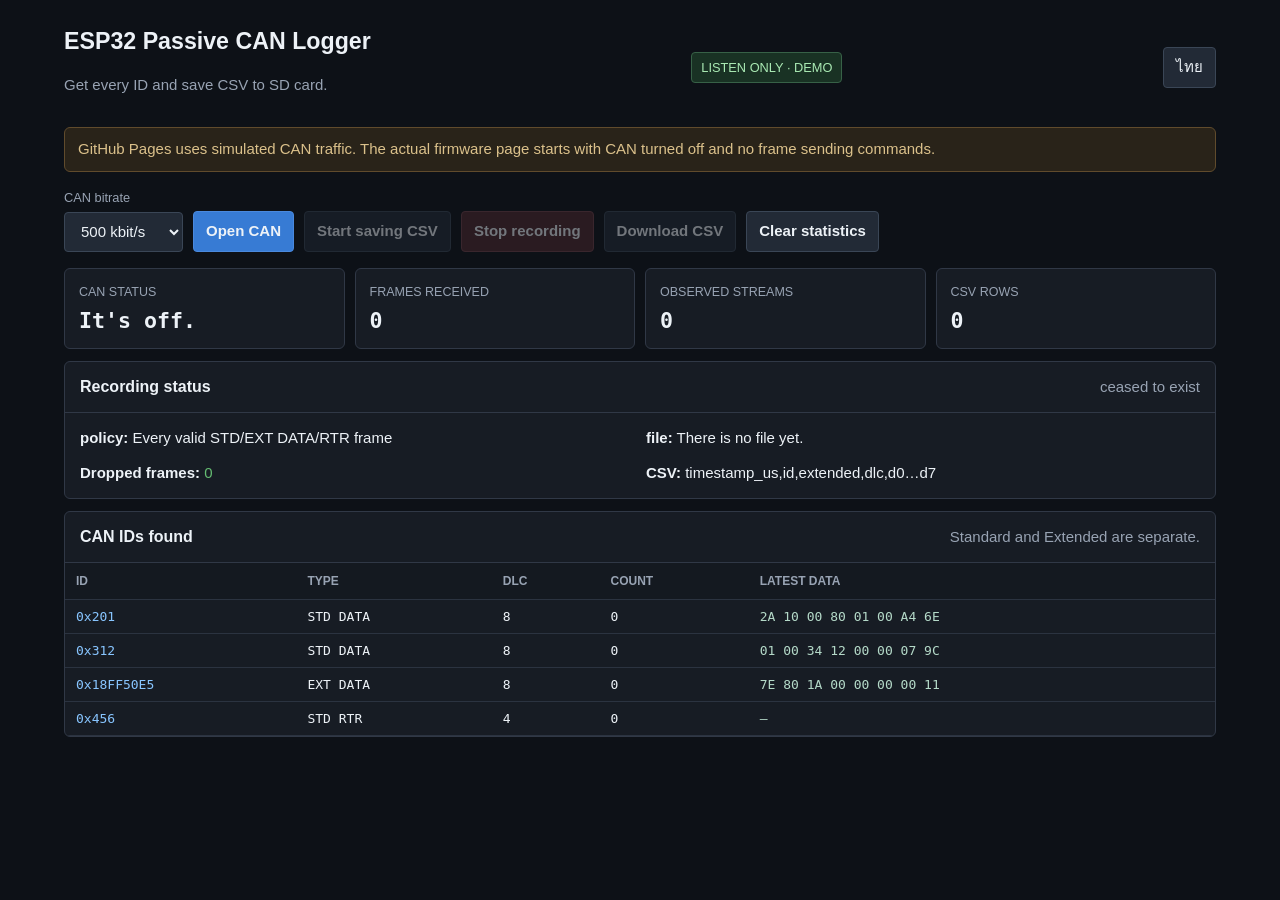
==== commit 64e07bd3: "Add English and Thai language options" ====
--- a/docs/index.html
+++ b/docs/index.html
@@ -1,5 +1,5 @@
 <!doctype html>
-<html lang="th">
+<html lang="en">
 <head>
   <meta charset="utf-8">
   <meta name="viewport" content="width=device-width,initial-scale=1">
@@ -7,11 +7,11 @@
   <style>
     :root{color-scheme:dark;--bg:#0d1117;--panel:#171c24;--line:#303846;--text:#edf2f7;--muted:#98a3b3;--blue:#377bd4;--green:#65bd72;--red:#d25d67}
     *{box-sizing:border-box}body{margin:0;background:var(--bg);color:var(--text);font:15px/1.5 Segoe UI,Tahoma,sans-serif}.app{max-width:1200px;margin:auto;padding:24px}header{display:flex;justify-content:space-between;align-items:center;gap:16px;margin-bottom:16px}h1{font-size:1.45rem;margin:0}header p,.muted{color:var(--muted)}.badge{padding:5px 9px;border:1px solid #376147;border-radius:4px;background:#193224;color:#a9e9b3;font-size:.8rem}.notice,.panel,.stat{border:1px solid var(--line);border-radius:6px;background:var(--panel)}.notice{padding:10px 13px;color:#dbc18b;background:#292319;border-color:#604b2c}.controls{display:flex;flex-wrap:wrap;align-items:end;gap:10px;margin:16px 0}.field{display:grid;gap:5px}.field label{color:var(--muted);font-size:.8rem}button,select{min-height:40px;padding:8px 12px;border:1px solid #3a4656;border-radius:4px;background:#222a36;color:var(--text);font:inherit}button{cursor:pointer;font-weight:600}button.primary{background:var(--blue);border-color:#4a89dd}button.stop{background:#4d292e;border-color:#704048}button:disabled{opacity:.45;cursor:not-allowed}.status-grid{display:grid;grid-template-columns:repeat(4,1fr);gap:10px}.stat{padding:14px}.stat small{display:block;color:var(--muted);margin-bottom:6px}.stat strong{font:600 1.35rem Consolas,monospace}.panel{margin-top:12px;overflow:hidden}.panel-head{display:flex;justify-content:space-between;align-items:center;gap:12px;padding:13px 15px;border-bottom:1px solid var(--line)}.panel-head h2{margin:0;font-size:1rem}.panel-body{padding:14px 15px}.table-wrap{overflow:auto;max-height:460px}table{width:100%;border-collapse:collapse}th,td{padding:9px 11px;border-bottom:1px solid #2b3340;text-align:left;white-space:nowrap}th{color:var(--muted);font-size:.75rem;position:sticky;top:0;background:#141920}td{font:13px Consolas,monospace}.id{color:#88c5ff}.payload{color:#b4d9c8}.log-info{display:grid;grid-template-columns:1fr 1fr;gap:12px}.ok{color:var(--green)}.error{color:#ff9da6}.toast{position:fixed;right:20px;bottom:20px;padding:11px 14px;background:#26303d;border:1px solid #445164;border-radius:5px;opacity:0;transition:.2s}.toast.show{opacity:1}@media(max-width:760px){.app{padding:14px}header{align-items:flex-start;flex-direction:column}.status-grid{grid-template-columns:1fr 1fr}.log-info{grid-template-columns:1fr}}@media(max-width:430px){.status-grid{grid-template-columns:1fr}}
-  </style>
+  .language-switch{min-height:40px;padding:8px 12px;border:1px solid #3a4656;border-radius:4px;background:#222a36;color:var(--text);cursor:pointer;font:inherit}</style>
 </head>
 <body>
   <main class="app">
-    <header><div><h1>ESP32 Passive CAN Logger</h1><p>รับทุก ID และบันทึก CSV ลง SD card</p></div><span class="badge">LISTEN ONLY · DEMO</span></header>
+    <header><div><h1>ESP32 Passive CAN Logger</h1><p>รับทุก ID และบันทึก CSV ลง SD card</p></div><span class="badge">LISTEN ONLY · DEMO</span><button id="language-switch" class="language-switch" type="button" aria-label="Switch language">ไทย</button></header>
     <div class="notice">GitHub Pages ใช้ CAN traffic จำลอง หน้า firmware จริงเริ่มต้นโดยปิด CAN และไม่มีคำสั่งส่ง frame</div>
 
     <section class="controls" aria-label="CAN controls">
@@ -44,5 +44,72 @@
   <script>
     (()=>{'use strict';const MAX=20000,$=id=>document.getElementById(id),hex=(n,w=2)=>n.toString(16).toUpperCase().padStart(w,'0');const streams=[{id:0x201,ext:0,rtr:0,dlc:8,count:0,data:[42,16,0,128,1,0,164,110]},{id:0x312,ext:0,rtr:0,dlc:8,count:0,data:[1,0,52,18,0,0,7,156]},{id:0x18ff50e5,ext:1,rtr:0,dlc:8,count:0,data:[126,128,26,0,0,0,0,17]},{id:0x456,ext:0,rtr:1,dlc:4,count:0,data:[]}];let canOn=false,logging=false,total=0,rows=[],file=null,start=performance.now();function toast(t){$('toast').textContent=t;$('toast').classList.add('show');setTimeout(()=>$('toast').classList.remove('show'),1800)}function csv(f){const data=Array.from({length:8},(_,i)=>!f.rtr&&i<f.dlc?f.data[i]:'');return[Math.round((performance.now()-start)*1000),'0x'+hex(f.id,f.ext?8:3),f.ext,f.dlc,...data].join(',')}function render(){$('can-state').textContent=canOn?'กำลังรับ':'ปิดอยู่';$('can-state').className=canOn?'ok':'';$('frames').textContent=total.toLocaleString();$('ids').textContent=streams.filter(s=>s.count).length;$('rows').textContent=rows.length.toLocaleString();$('traffic').innerHTML=streams.map(s=>`<tr><td class="id">0x${hex(s.id,s.ext?8:3)}</td><td>${s.ext?'EXT':'STD'} ${s.rtr?'RTR':'DATA'}</td><td>${s.dlc}</td><td>${s.count.toLocaleString()}</td><td class="payload">${s.rtr?'—':s.data.map(v=>hex(v)).join(' ')}</td></tr>`).join('')}function frame(f){total++;f.count++;if(!f.rtr&&f.id===0x201){f.data[1]=(f.data[1]+1)&255}if(logging){if(rows.length<MAX)rows.push(csv(f));else stop();}render()}function tick(){if(!canOn)return;streams.forEach((s,i)=>{if(total%[1,3,7,19][i]===0)frame(s)})}function makeFile(){if(!rows.length){toast('ยังไม่มีข้อมูล');return null}const blob=new Blob(['\ufefftimestamp_us,id,extended,dlc,d0,d1,d2,d3,d4,d5,d6,d7\r\n',rows.join('\r\n'),'\r\n'],{type:'text/csv;charset=utf-8'});file={blob,name:'CAN_'+new Date().toISOString().replace(/[:.]/g,'-')+'.csv'};$('filename').textContent=file.name;$('download').disabled=false;return file}function download(){if(!file&&!makeFile())return;const url=URL.createObjectURL(file.blob),a=document.createElement('a');a.href=url;a.download=file.name;a.click();setTimeout(()=>URL.revokeObjectURL(url),1000)}function stop(){if(!logging)return;logging=false;$('log-start').disabled=!canOn;$('log-stop').disabled=true;$('log-state').textContent='หยุดแล้ว';makeFile();toast('ปิดไฟล์ CSV แล้ว')}$('can-toggle').onclick=()=>{canOn=!canOn;$('can-toggle').textContent=canOn?'ปิด CAN':'เปิด CAN';$('log-start').disabled=!canOn||logging;if(!canOn)stop();render()};$('log-start').onclick=()=>{rows=[];file=null;logging=true;$('log-start').disabled=true;$('log-stop').disabled=false;$('download').disabled=true;$('log-state').textContent='กำลังบันทึกทุก frame';toast('เริ่มบันทึก CSV')};$('log-stop').onclick=stop;$('download').onclick=download;$('reset').onclick=()=>{total=0;streams.forEach(s=>s.count=0);render()};$('bitrate').onchange=()=>toast('Demo bitrate: '+$('bitrate').value);setInterval(tick,250);render()})();
   </script>
-</body>
+<script>(() => {
+  'use strict';
+  const translations = {"(RTR รวมอยู่ใน STD/EXT)": "(RTR included in STD/EXT)", "CAN IDs ที่พบ": "CAN IDs found", "CAN ปิดอยู่": "CAN is off.", "CAN ยังไม่เปิดรับ · เลือก bitrate แล้วกดเปิด CAN": "CAN is not open yet. · Select bitrate and press open CAN.", "CSV: timestamp_us,id,extended,dlc,d0,d1,d2,d3,d4,d5,d6,d7 · ไม่ลด sample และไม่จำกัดเฉพาะ ID ที่อยู่ในฐานวิเคราะห์": "CSV: timestamp_us,id,extended,dlc,d0,d1,d2,d3,d4,d5,d6,d7 · Does not reduce sample and is not limited to IDs in the analysis base.", "GitHub Pages ใช้ CAN traffic จำลอง หน้า firmware จริงเริ่มต้นโดยปิด CAN และไม่มีคำสั่งส่ง frame": "GitHub Pages uses simulated CAN traffic. The actual firmware page starts with CAN turned off and no frame sending commands.", "Remote request · ไม่มี payload": "Remote request · No payload", "Standard และ Extended แยกกัน": "Standard and Extended are separate.", "traffic records (แยก STD/EXT และ DATA/RTR) · เฟรมที่ไม่มีช่องเก็บสถิติ": "traffic records (separate STD/EXT and DATA/RTR) · Frames without statistics fields", "· SD ยังรับเฟรมเหล่านี้ได้": "· SD can still accept these frames.", "· bus errors สะสม": "· bus errors accumulate", "กำลังบันทึกลง SD": "Saving to SD", "กำลังปิด CAN": "Turning off CAN", "กำลังปิด CAN และไฟล์ CSV": "Closing CAN and CSV files", "กำลังปิด CAN และไฟล์ CSV ก่อนกลับ Overview": "Closing CAN and CSV files before returning to Overview.", "กำลังสร้างไฟล์": "Creating file", "กำลังเขียนข้อมูลค้างและปิดไฟล์": "Stuck writing data and closing file.", "กำลังเปิด CAN": "Opening CAN", "กำลังเปิด CAN แบบ Listen-only": "Opening CAN as listen-only", "ก่อนต่อเข้ารถ": "before connecting to the car", "ขาดการเชื่อมต่อ · สถานะล่าสุดอาจเก่า": "Lost connection · The latest status may be old.", "ดาวน์โหลด CSV": "Download CSV", "ตรวจแรงดัน transceiver, ขา TX/RX, bitrate และ hardware silent behavior ให้ตรงกับวงจรจริง รองรับ Classical CAN เท่านั้น ไม่รองรับ CAN FD": "Check transceiver voltage, TX/RX pin, bitrate and hardware silent behavior to match the actual circuit. Supports Classical CAN only. CAN FD is not supported.", "ตัวอย่างหน้าเว็บเท่านั้น · ไม่มีเฟรม CAN หรือไฟล์ SD จริง": "Web page preview only · No CAN frames or actual SD files included.", "ติดตามได้": "Can follow", "ติดต่อบอร์ดไม่ได้ · ค่าที่แสดงเป็นข้อมูลเก่า": "Unable to contact the board. · Values ​​displayed are old data.", "ทุก valid STD/EXT DATA/RTR frame": "Every valid STD/EXT DATA/RTR frame", "นโยบาย:": "policy:", "บันทึก Bitrate แล้ว · กดเปิด CAN เพื่อเริ่มรับข้อมูล": "Bitrate has been recorded. · Press CAN on to start receiving data.", "บันทึก Raw CAN ทุก ID ลง SD": "Record Raw CAN every ID to SD", "ปิด CAN": "Turn off CAN", "ปิดอยู่": "It's off.", "ปิดไฟล์แล้ว": "File closed", "ปิดไฟล์แล้ว แต่พบข้อผิดพลาดการเขียน": "The file was closed, but a write error was encountered.", "พบ CAN traffic · รับทุก Standard/Extended ID และ DATA/RTR": "Found CAN traffic · Accepts all Standard/Extended ID and DATA/RTR", "มีข้อผิดพลาด SD · ตรวจข้อมูลตกหล่นก่อนใช้ผล": "There is an SD error · Check for missing data before using the results.", "ยังยืนยันสถานะ CAN ไม่ได้:": "Still unable to confirm CAN status:", "ยังไม่พบ CAN frame": "Haven't found CAN frame yet.", "ยังไม่มีเฟรม": "No frame yet", "ยังไม่มีเฟรมเข้าตั้งแต่เปิด CAN · ตรวจตัวส่ง, bitrate, RX26 และสายบัส": "No frames entered since turning on CAN · Check transmitter, bitrate, RX26 and bus cable.", "ยังไม่มีไฟล์": "There is no file yet.", "รอสถานะจากบอร์ด": "Waiting for status from the board", "รับทุก ID และบันทึก CSV ลง SD card": "Get every ID and save CSV to SD card.", "รีเฟรชสถานะ": "Refresh status", "รูปแบบข้อมูล CAN ไม่ตรงกับเฟิร์มแวร์": "The CAN data format does not match the firmware.", "ล้างสถิติ": "Clear statistics", "วินาทีที่แล้ว": "seconds ago", "สถานะการบันทึก": "Recording status", "สถานะการรับจริง": "Actual receipt status", "สร้างไฟล์ CSV ไม่สำเร็จ": "Failed to create CSV file.", "ส่งคำสั่งแล้ว · รอผลจากบอร์ด": "Order sent · Waiting for results from the board", "หยุดบันทึก": "Stop recording", "หยุดอยู่": "ceased to exist", "เขียน SD ไม่สำเร็จ · ข้อมูลบางส่วนอาจสูญหาย": "SD write failed · Some data may be lost.", "เข้า CAN Analyzer แล้ว · เลือก bitrate และกดเปิด CAN": "Enter CAN Analyzer and select bitrate and press CAN on.", "เคยรับเฟรมแล้ว แต่ไม่มีเฟรมใหม่เกิน 2 วินาที · อาจเป็น traffic ที่ส่งไม่ต่อเนื่อง": "Have you ever received a frame? But there are no new frames for more than 2 seconds. · It may be traffic that is sent intermittently.", "เปลี่ยนโหมดไม่สำเร็จ:": "Failed to change mode:", "เปิด CAN": "Open CAN", "เปิด CAN ไม่สำเร็จ": "Failed to open CAN", "เปิด SD ไม่สำเร็จ · ตรวจการ์ดและสาย": "Failed to open SD · Check card and cable.", "เปิดตัวรับแล้ว · Listen-only": "Receiver opened · Listen-only", "เปิดตัวรับไม่สำเร็จ · error": "Failed to open receiver · error", "เฟรมตั้งแต่เปิด CAN:": "Frames since CAN turned on:", "เฟรมล่าสุด": "Latest frame", "เริ่มบันทึก CSV": "Start saving CSV", "ใช้ bitrate": "Use bitrate", "ไฟล์:": "file:", "ไม่มีการส่ง arbitrary frame, ACK หรือ diagnostic request": "No arbitrary frame, ACK, or diagnostic request is sent.", "ไม่มีไฟล์": "No files", "ไม่วัด RAM ในหน้า demo": "RAM is not measured on the demo page."};
+  const entries = Object.entries(translations).sort((a, b) => b[0].length - a[0].length);
+  const originals = new Map();
+  const thai = /[\u0e00-\u0e7f]/;
+  const storageKey = 'dashboard-language';
+  let language;
+  try { language = localStorage.getItem(storageKey) === 'th' ? 'th' : 'en'; }
+  catch { language = 'en'; }
+
+  function english(value) {
+    const trimmed = value.trim();
+    if (Object.hasOwn(translations, trimmed)) return value.replace(trimmed, translations[trimmed]);
+    let result = value;
+    for (const [source, target] of entries) {
+      if (result.includes(source)) result = result.split(source).join(target);
+    }
+    return result;
+  }
+
+  function visit(root) {
+    if (root.nodeType === Node.TEXT_NODE) {
+      if (thai.test(root.nodeValue)) {
+        originals.set(root, root.nodeValue);
+        if (language === 'en') root.nodeValue = english(root.nodeValue);
+      }
+      return;
+    }
+    if (root.nodeType !== Node.ELEMENT_NODE || /^(SCRIPT|STYLE|TEXTAREA)$/.test(root.tagName)) return;
+    for (const name of ['aria-label', 'placeholder', 'title']) {
+      const value = root.getAttribute(name);
+      if (value && thai.test(value)) {
+        originals.set(root, {...(originals.get(root) || {}), [name]: value});
+        if (language === 'en') root.setAttribute(name, english(value));
+      }
+    }
+    for (const child of root.childNodes) visit(child);
+  }
+
+  function apply() {
+    document.documentElement.lang = language;
+    document.getElementById('language-switch').textContent = language === 'en' ? 'ไทย' : 'English';
+    for (const [node, original] of originals) {
+      if (!node.isConnected) { originals.delete(node); continue; }
+      if (node.nodeType === Node.TEXT_NODE) node.nodeValue = language === 'th' ? original : english(original);
+      else for (const [name, value] of Object.entries(original)) node.setAttribute(name, language === 'th' ? value : english(value));
+    }
+    window.dispatchEvent(new CustomEvent('dashboard-language-change', {detail: {language}}));
+  }
+
+  visit(document.body);
+  apply();
+  document.getElementById('language-switch').addEventListener('click', () => {
+    language = language === 'en' ? 'th' : 'en';
+    try { localStorage.setItem(storageKey, language); } catch {}
+    apply();
+  });
+  const observer = new MutationObserver(records => {
+    for (const record of records) {
+      if (record.type === 'characterData') visit(record.target);
+      for (const node of record.addedNodes) visit(node);
+    }
+  });
+  observer.observe(document.body, {subtree: true, childList: true, characterData: true});
+  window.DashboardLanguage = {get current() { return language; }, translate: english};
+})();
+</script></body>
 </html>
